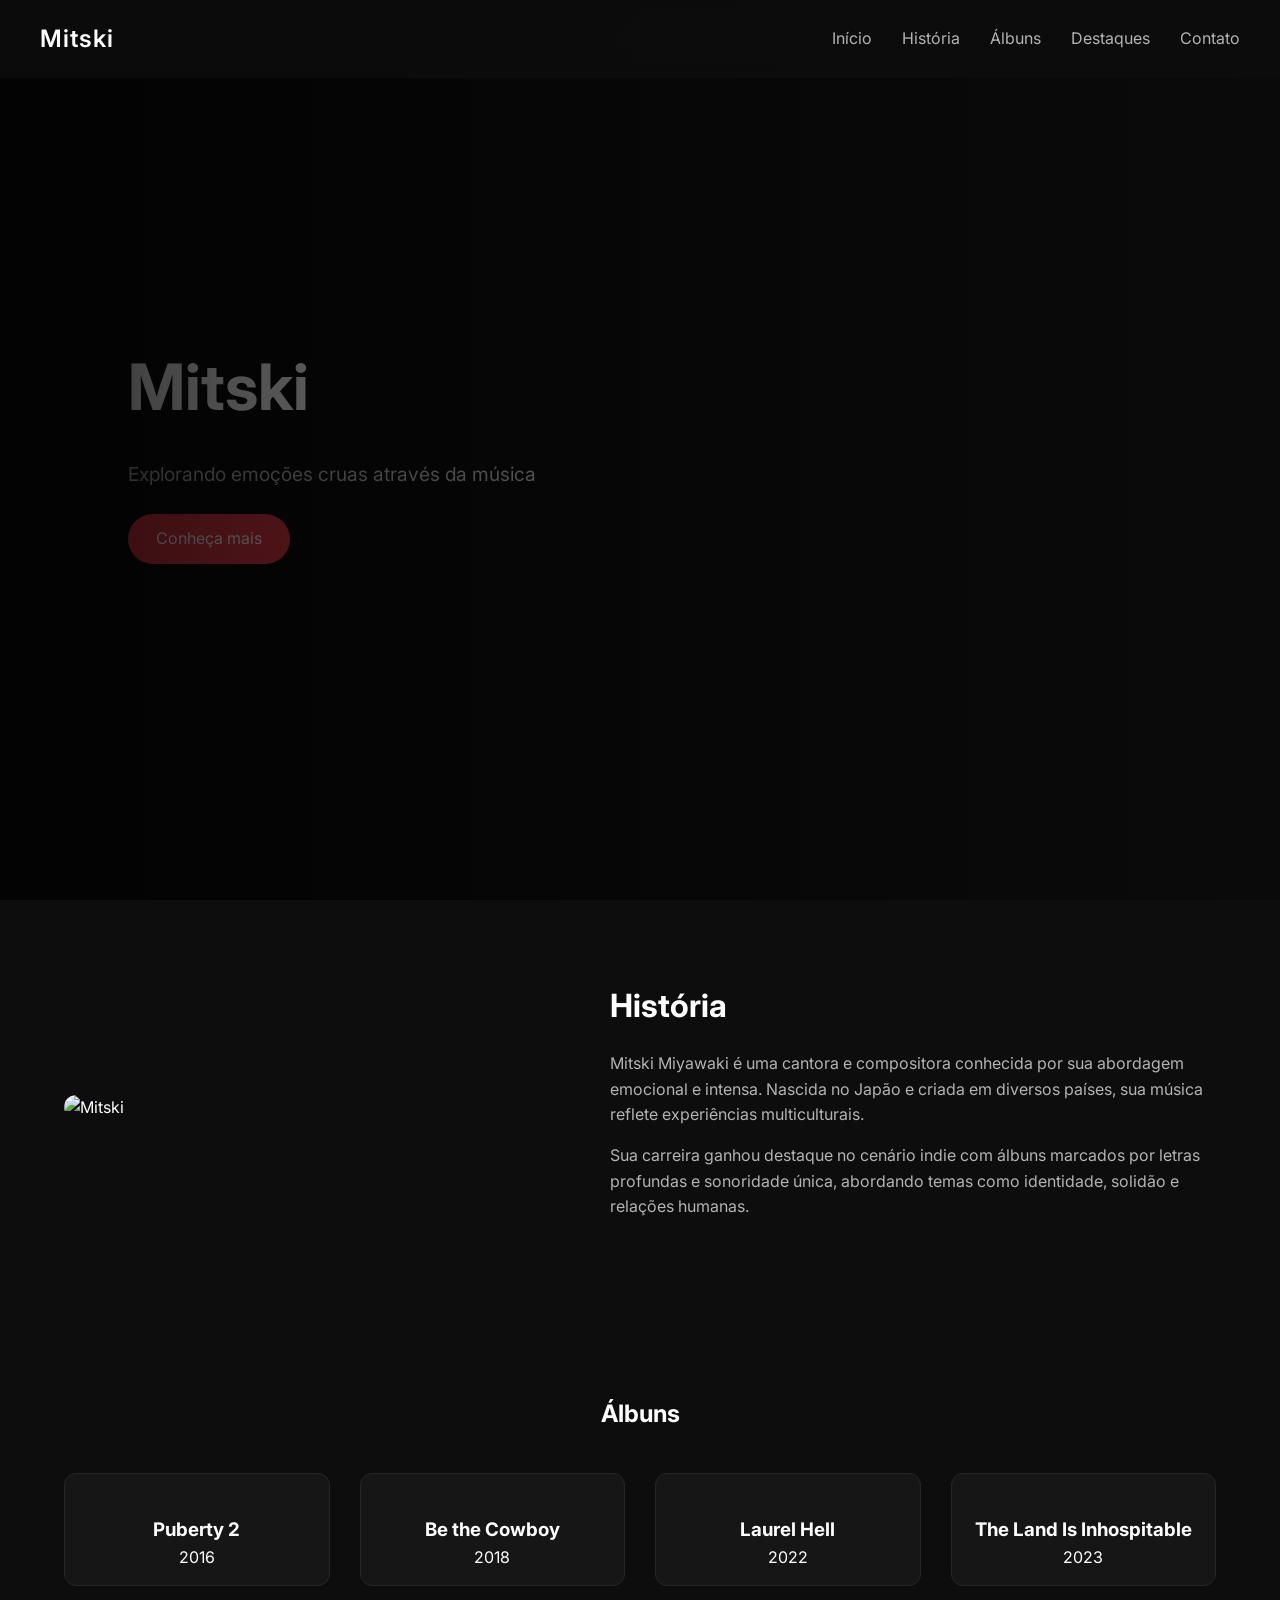
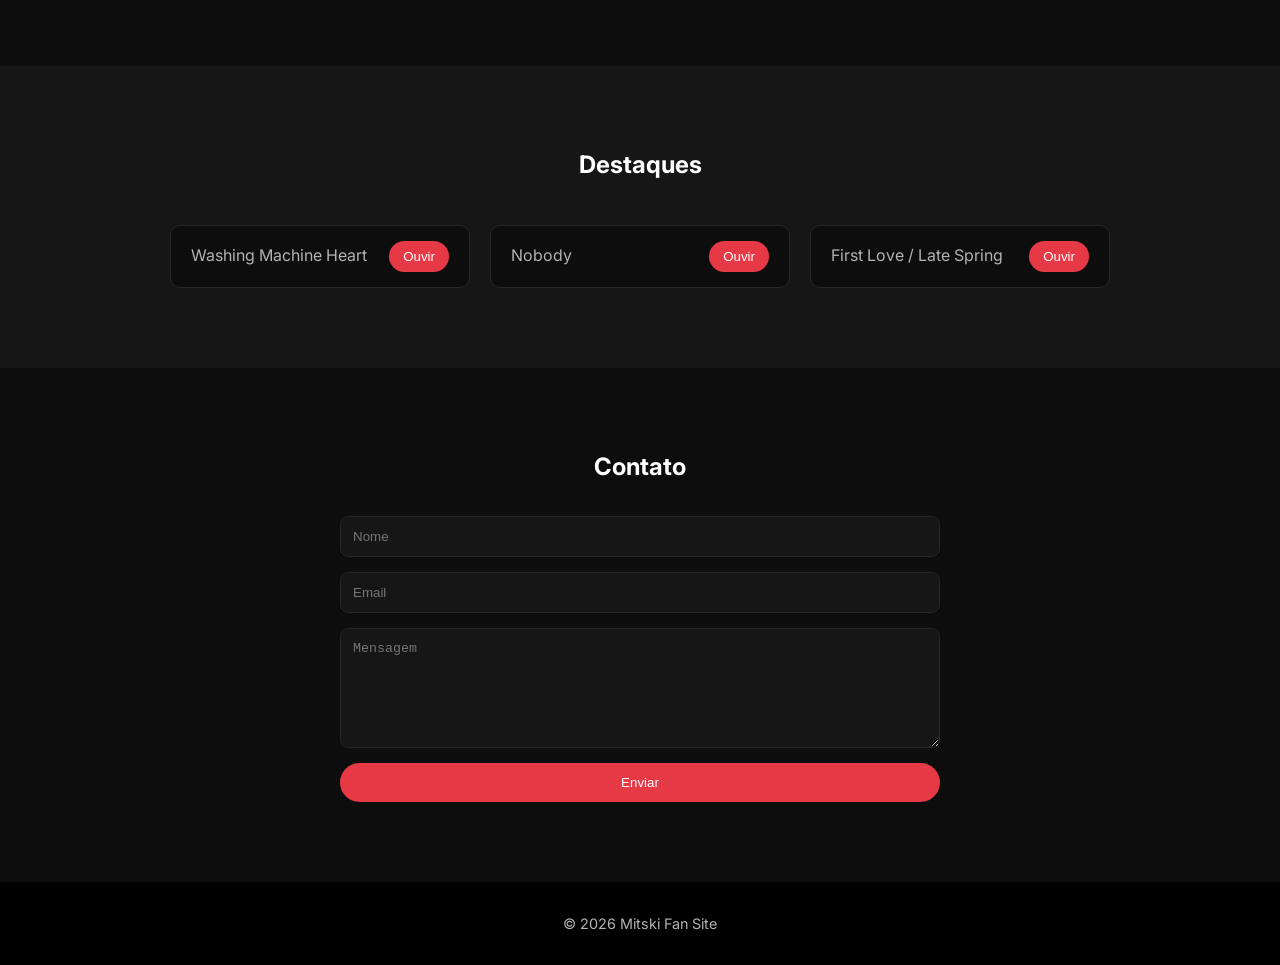
==== site_IA/index.html @ 89dcf61c "yhjg" ====
<!DOCTYPE html>
<html lang="pt-BR">
<head>
  <meta charset="UTF-8">
  <meta name="viewport" content="width=device-width, initial-scale=1.0">

  <title>Mitski - Site</title>

  <!-- Fonte melhor -->
  <link href="https://fonts.googleapis.com/css2?family=Inter:wght@300;400;600;700&display=swap" rel="stylesheet">

  <link rel="stylesheet" href="style.css">
</head>
<body>

  <!-- NAVBAR -->
  <header>
    <nav class="navbar">
      <div class="logo">Mitski</div>

      <ul class="nav-links" id="navLinks">
        <li><a href="#home">Início</a></li>
        <li><a href="#historia">História</a></li>
        <li><a href="#albuns">Álbuns</a></li>
        <li><a href="#destaques">Destaques</a></li>
        <li><a href="#contato">Contato</a></li>
      </ul>

      <div class="menu-toggle" id="menuToggle">&#9776;</div>
    </nav>
  </header>

  <!-- HERO -->
  <section class="hero" id="home">
    <div class="hero-content">
      <h1>Mitski</h1>
      <p>Explorando emoções cruas através da música</p>
      <a href="#historia" class="btn">Conheça mais</a>
    </div>
  </section>

  <!-- HISTÓRIA -->
  <section class="historia" id="historia">
    <div class="container historia-container">
      <img src="https://upload.wikimedia.org/wikipedia/commons/5/5f/Mitski_2019.jpg" alt="Mitski">

      <div class="texto">
        <h2>História</h2>
        <p>
          Mitski Miyawaki é uma cantora e compositora conhecida por sua abordagem emocional e intensa.
          Nascida no Japão e criada em diversos países, sua música reflete experiências multiculturais.
        </p>
        <p>
          Sua carreira ganhou destaque no cenário indie com álbuns marcados por letras profundas e
          sonoridade única, abordando temas como identidade, solidão e relações humanas.
        </p>
      </div>
    </div>
  </section>

  <!-- ÁLBUNS -->
  <section class="albuns" id="albuns">
    <div class="container">
      <h2>Álbuns</h2>

      <div class="grid">
        <div class="card">
          <img src="https://upload.wikimedia.org/wikipedia/en/5/5e/Mitski_-_Puberty_2.png" alt="">
          <h3>Puberty 2</h3>
          <p>2016</p>
        </div>

        <div class="card">
          <img src="https://upload.wikimedia.org/wikipedia/en/2/26/Mitski_Be_the_Cowboy.png" alt="">
          <h3>Be the Cowboy</h3>
          <p>2018</p>
        </div>

        <div class="card">
          <img src="https://upload.wikimedia.org/wikipedia/en/7/70/Mitski_-_Laurel_Hell.png" alt="">
          <h3>Laurel Hell</h3>
          <p>2022</p>
        </div>

        <div class="card">
          <img src="https://upload.wikimedia.org/wikipedia/en/3/3d/Mitski_-_The_Land_Is_Inhospitable.png" alt="">
          <h3>The Land Is Inhospitable</h3>
          <p>2023</p>
        </div>
      </div>
    </div>
  </section>

  <!-- DESTAQUES -->
  <section class="destaques" id="destaques">
    <div class="container">
      <h2>Destaques</h2>

      <div class="musicas">
        <div class="musica">
          <p>Washing Machine Heart</p>
          <button onclick="abrirMusica('https://www.youtube.com/watch?v=3vjkh-acmTE')">Ouvir</button>
        </div>

        <div class="musica">
          <p>Nobody</p>
          <button onclick="abrirMusica('https://www.youtube.com/watch?v=qooWnw5rEcI')">Ouvir</button>
        </div>

        <div class="musica">
          <p>First Love / Late Spring</p>
          <button onclick="abrirMusica('https://www.youtube.com/watch?v=WCphVz0ZGns')">Ouvir</button>
        </div>
      </div>
    </div>
  </section>

  <!-- CONTATO -->
  <section class="contato" id="contato">
    <div class="container">
      <h2>Contato</h2>

      <form>
        <input type="text" placeholder="Nome" required>
        <input type="email" placeholder="Email" required>
        <textarea placeholder="Mensagem" required></textarea>
        <button type="submit">Enviar</button>
      </form>
    </div>
  </section>

  <!-- FOOTER -->
  <footer>
    <p>© 2026 Mitski Fan Site</p>
  </footer>

  <script src="script.js"></script>
</body>
</html>
---- site_IA/style.css ----
/* RESET */
* {
  margin: 0;
  padding: 0;
  box-sizing: border-box;
}

:root {
  --bg: #0d0d0d;
  --bg-soft: #161616;
  --primary: #ffffff;
  --secondary: #b3b3b3;
  --accent: #e63946;
  --border: #262626;
}

body {
  font-family: "Inter", Arial, sans-serif;
  background: var(--bg);
  color: var(--primary);
  line-height: 1.6;
}

/* CONTAINER */
.container {
  width: 90%;
  max-width: 1200px;
  margin: auto;
  padding: 80px 0;
}

/* NAVBAR */
.navbar {
  position: fixed;
  width: 100%;
  top: 0;
  left: 0;
  padding: 20px 40px;
  display: flex;
  justify-content: space-between;
  align-items: center;
  background: rgba(13,13,13,0.85);
  backdrop-filter: blur(10px);
  z-index: 1000;
}

.logo {
  font-size: 1.5rem;
  font-weight: 600;
  letter-spacing: 1px;
}

.nav-links {
  display: flex;
  list-style: none;
}

.nav-links li {
  margin-left: 30px;
}

.nav-links a {
  text-decoration: none;
  color: var(--secondary);
  transition: 0.3s;
}

.nav-links a:hover {
  color: var(--primary);
}

/* MENU MOBILE */
.menu-toggle {
  display: none;
  font-size: 26px;
  cursor: pointer;
}

/* HERO */
.hero {
  height: 100vh;
  background: url('https://images.unsplash.com/photo-1514525253161-7a46d19cd819') center/cover no-repeat;
  display: flex;
  align-items: center;
  padding: 0 10%;
  position: relative;
}

.hero::after {
  content: "";
  position: absolute;
  inset: 0;
  background: linear-gradient(to right, rgba(0,0,0,0.8), rgba(0,0,0,0.2));
}

.hero-content {
  position: relative;
  max-width: 600px;
}

.hero h1 {
  font-size: 4rem;
  font-weight: 700;
  margin-bottom: 20px;
}

.hero p {
  color: var(--secondary);
  font-size: 1.2rem;
}

.btn {
  display: inline-block;
  margin-top: 25px;
  padding: 12px 28px;
  background: var(--accent);
  color: white;
  text-decoration: none;
  border-radius: 30px;
  transition: 0.3s;
}

.btn:hover {
  transform: translateY(-2px);
  background: #ff4d5a;
}

/* HISTÓRIA */
.historia-container {
  display: flex;
  gap: 50px;
  align-items: center;
}

.historia img {
  width: 45%;
  border-radius: 12px;
}

.historia .texto {
  width: 55%;
}

.historia h2 {
  font-size: 2rem;
  margin-bottom: 20px;
}

.historia p {
  color: var(--secondary);
  margin-bottom: 15px;
}

/* ÁLBUNS */
.albuns h2 {
  text-align: center;
  margin-bottom: 40px;
}

.grid {
  display: grid;
  grid-template-columns: repeat(auto-fit, minmax(220px, 1fr));
  gap: 30px;
}

.card {
  background: var(--bg-soft);
  padding: 15px;
  border-radius: 12px;
  text-align: center;
  transition: 0.3s;
  border: 1px solid var(--border);
}

.card img {
  width: 100%;
  border-radius: 8px;
  margin-bottom: 15px;
}

.card:hover {
  transform: translateY(-8px);
  border-color: var(--accent);
}

/* DESTAQUES */
.destaques {
  background: var(--bg-soft);
}

.destaques h2 {
  text-align: center;
  margin-bottom: 40px;
}

.musicas {
  display: flex;
  gap: 20px;
  flex-wrap: wrap;
  justify-content: center;
}

.musica {
  background: var(--bg);
  padding: 15px 20px;
  border-radius: 10px;
  display: flex;
  justify-content: space-between;
  align-items: center;
  width: 300px;
  border: 1px solid var(--border);
}

.musica p {
  color: var(--secondary);
}

.musica button {
  background: var(--accent);
  border: none;
  padding: 8px 14px;
  color: white;
  border-radius: 20px;
  cursor: pointer;
  transition: 0.3s;
}

.musica button:hover {
  background: #ff4d5a;
}

/* CONTATO */
.contato h2 {
  text-align: center;
  margin-bottom: 30px;
}

form {
  max-width: 600px;
  margin: auto;
  display: flex;
  flex-direction: column;
  gap: 15px;
}

input, textarea {
  padding: 12px;
  background: var(--bg-soft);
  border: 1px solid var(--border);
  color: white;
  border-radius: 8px;
}

textarea {
  min-height: 120px;
}

button {
  padding: 12px;
  background: var(--accent);
  border: none;
  color: white;
  border-radius: 30px;
  cursor: pointer;
  transition: 0.3s;
}

button:hover {
  background: #ff4d5a;
}

/* FOOTER */
footer {
  text-align: center;
  padding: 30px;
  background: #000;
  color: var(--secondary);
  font-size: 0.9rem;
}

/* RESPONSIVO */
@media(max-width: 768px) {

  .nav-links {
    display: none;
    flex-direction: column;
    position: absolute;
    top: 70px;
    right: 0;
    background: #111;
    width: 220px;
    padding: 20px;
  }

  .nav-links.active {
    display: flex;
  }

  .menu-toggle {
    display: block;
  }

  .hero h1 {
    font-size: 2.5rem;
  }

  .historia-container {
    flex-direction: column;
  }

  .historia img,
  .historia .texto {
    width: 100%;
  }
}
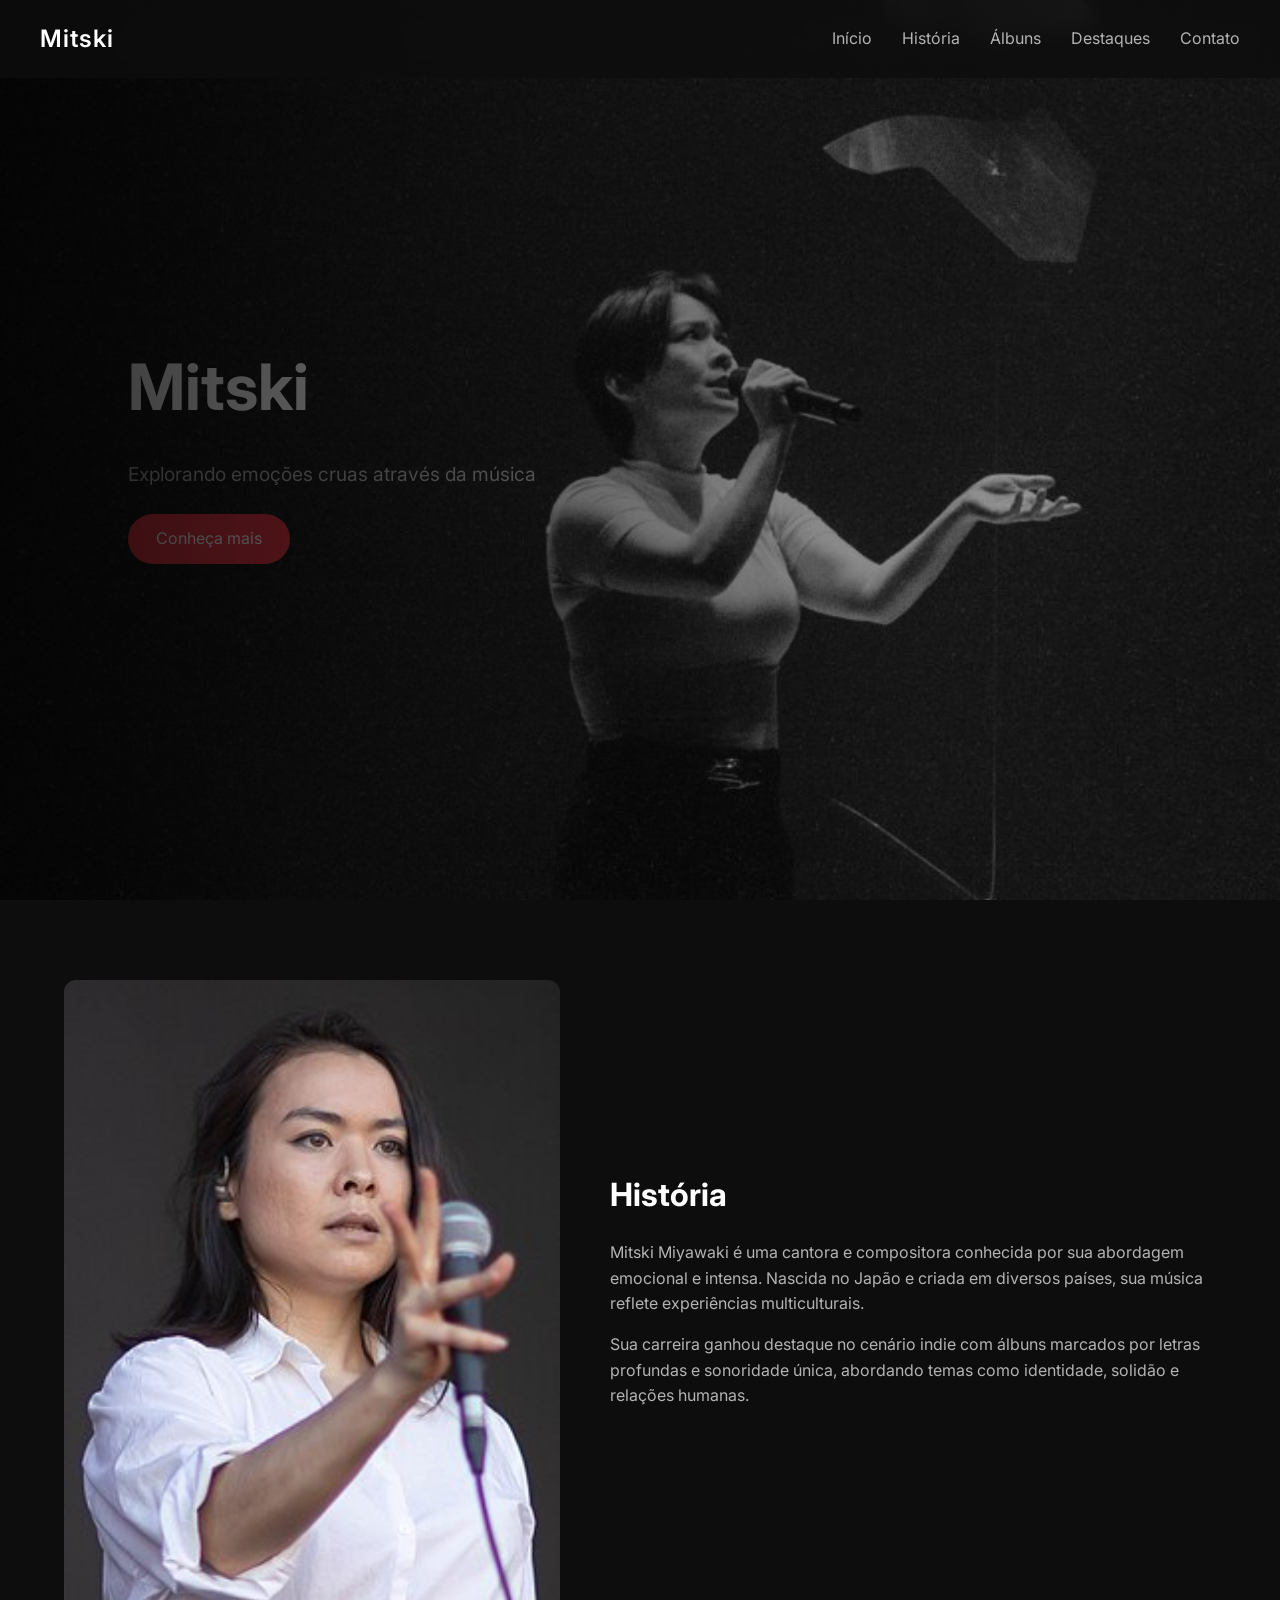
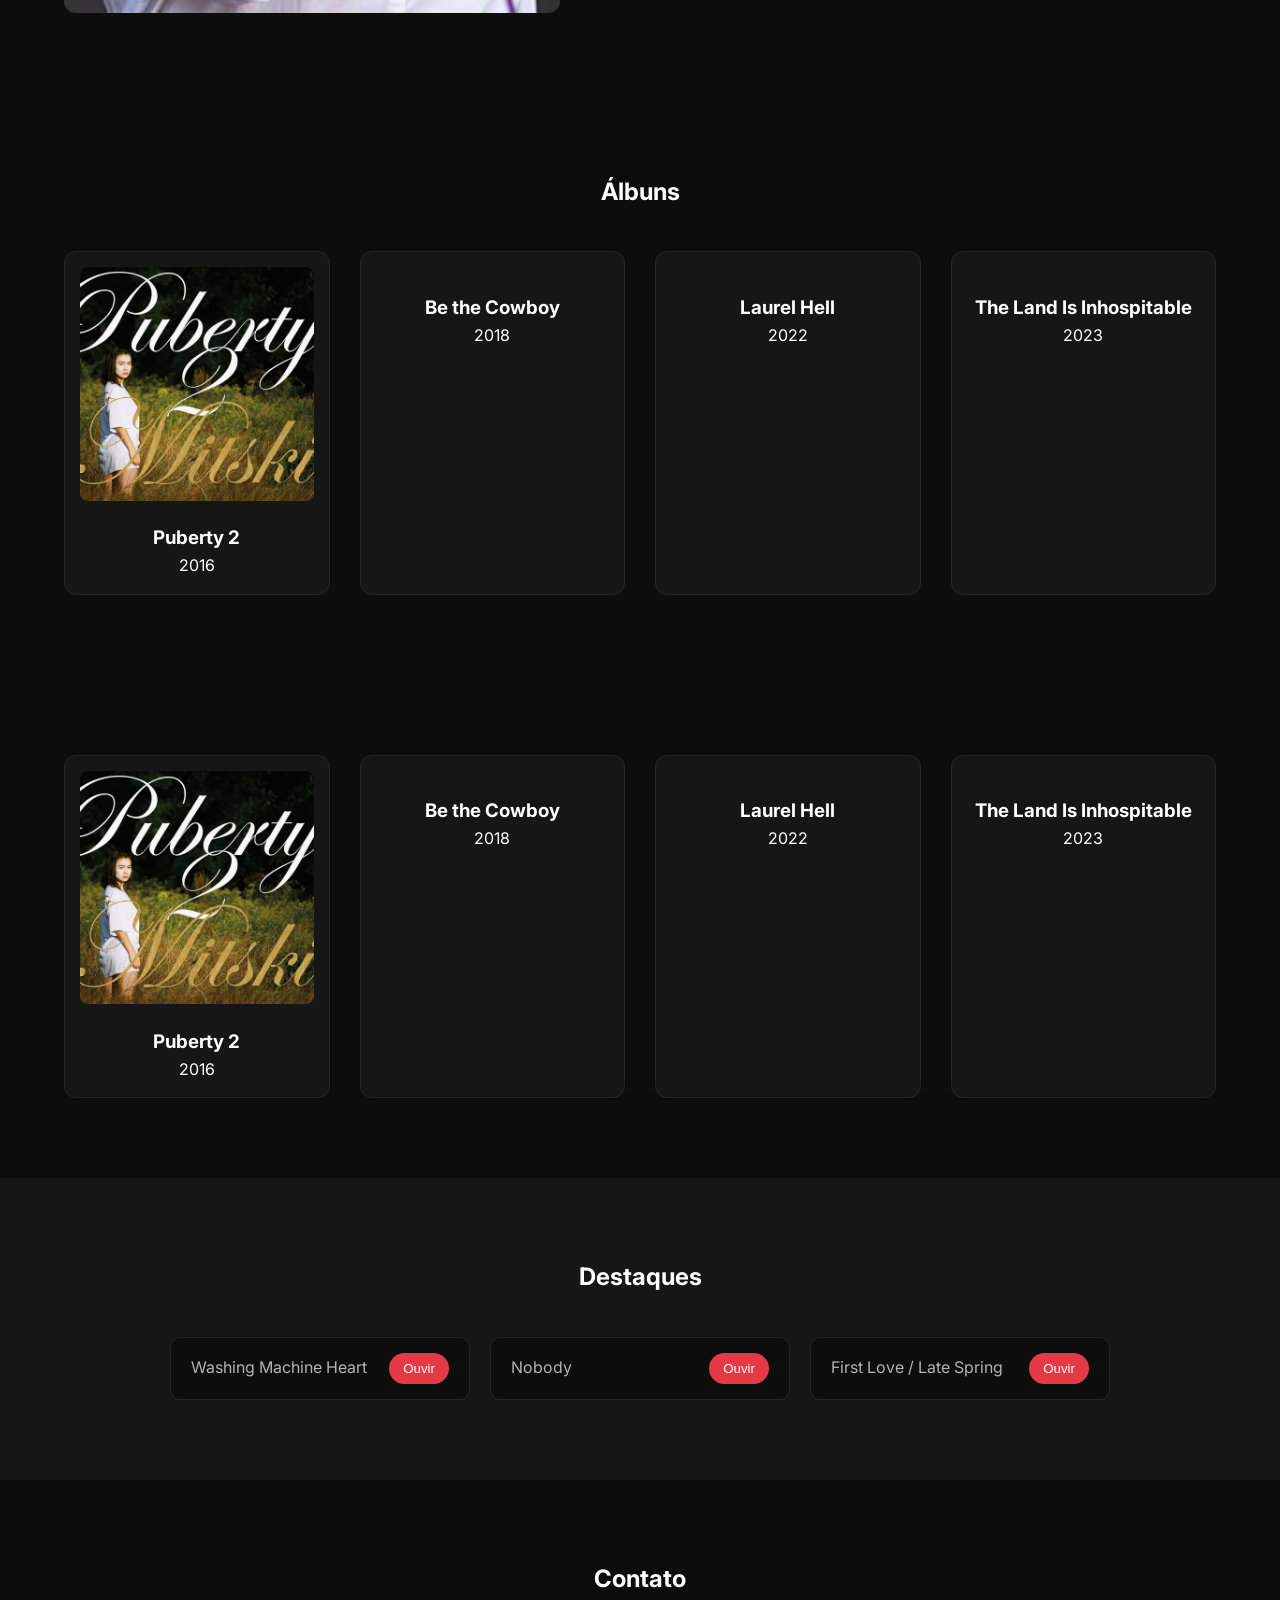
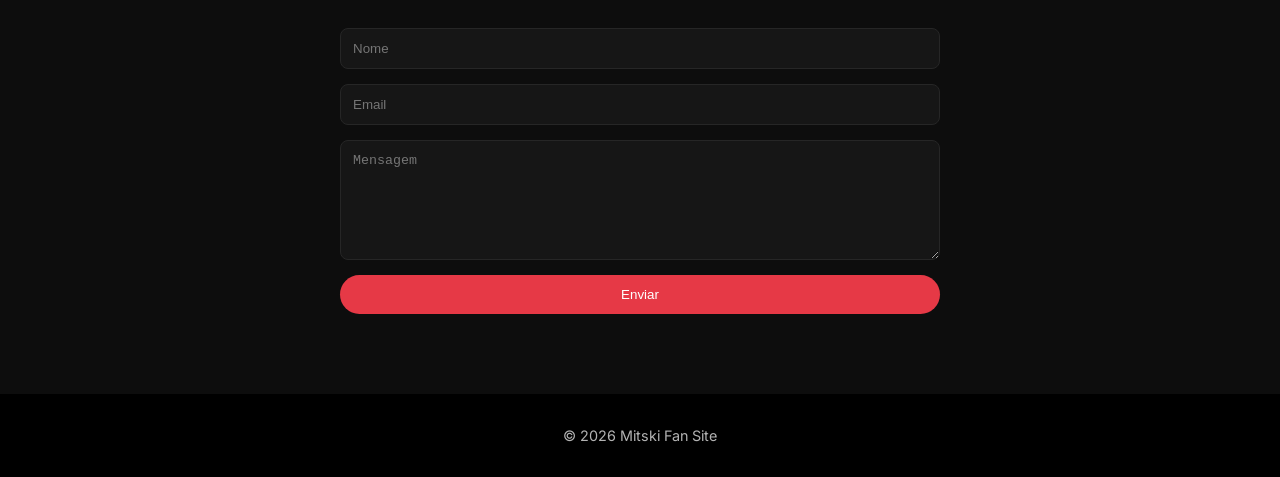
==== commit 5497eaa1: "oi" ====
--- a/site_IA/index.html
+++ b/site_IA/index.html
@@ -42,7 +42,7 @@
   <!-- HISTÓRIA -->
   <section class="historia" id="historia">
     <div class="container historia-container">
-      <img src="https://upload.wikimedia.org/wikipedia/commons/5/5f/Mitski_2019.jpg" alt="Mitski">
+      <img src="img/Mitski_2019.jpg" alt="Mitski">
 
       <div class="texto">
         <h2>História</h2>
@@ -65,7 +65,34 @@
 
       <div class="grid">
         <div class="card">
-          <img src="https://upload.wikimedia.org/wikipedia/en/5/5e/Mitski_-_Puberty_2.png" alt="">
+          <img src="img/puberty_2.jpg" alt="">
+          <h3>Puberty 2</h3>
+          <p>2016</p>
+        </div>
+
+        <div class="card">
+          <img src="https://upload.wikimedia.org/wikipedia/en/2/26/Mitski_Be_the_Cowboy.png" alt="">
+          <h3>Be the Cowboy</h3>
+          <p>2018</p>
+        </div>
+
+        <div class="card">
+          <img src="https://upload.wikimedia.org/wikipedia/en/7/70/Mitski_-_Laurel_Hell.png" alt="">
+          <h3>Laurel Hell</h3>
+          <p>2022</p>
+        </div>
+
+        <div class="card">
+          <img src="https://upload.wikimedia.org/wikipedia/en/3/3d/Mitski_-_The_Land_Is_Inhospitable.png" alt="">
+          <h3>The Land Is Inhospitable</h3>
+          <p>2023</p>
+        </div>
+      </div>
+    </div>
+    <div class="container">
+      <div class="grid">
+        <div class="card">
+          <img src="img/puberty_2.jpg" alt="">
           <h3>Puberty 2</h3>
           <p>2016</p>
         </div>
--- a/site_IA/style.css
+++ b/site_IA/style.css
@@ -79,7 +79,7 @@
 /* HERO */
 .hero {
   height: 100vh;
-  background: url('https://images.unsplash.com/photo-1514525253161-7a46d19cd819') center/cover no-repeat;
+  background: url('img/Mitski-The-Land-1.jpg') center/cover no-repeat;
   display: flex;
   align-items: center;
   padding: 0 10%;
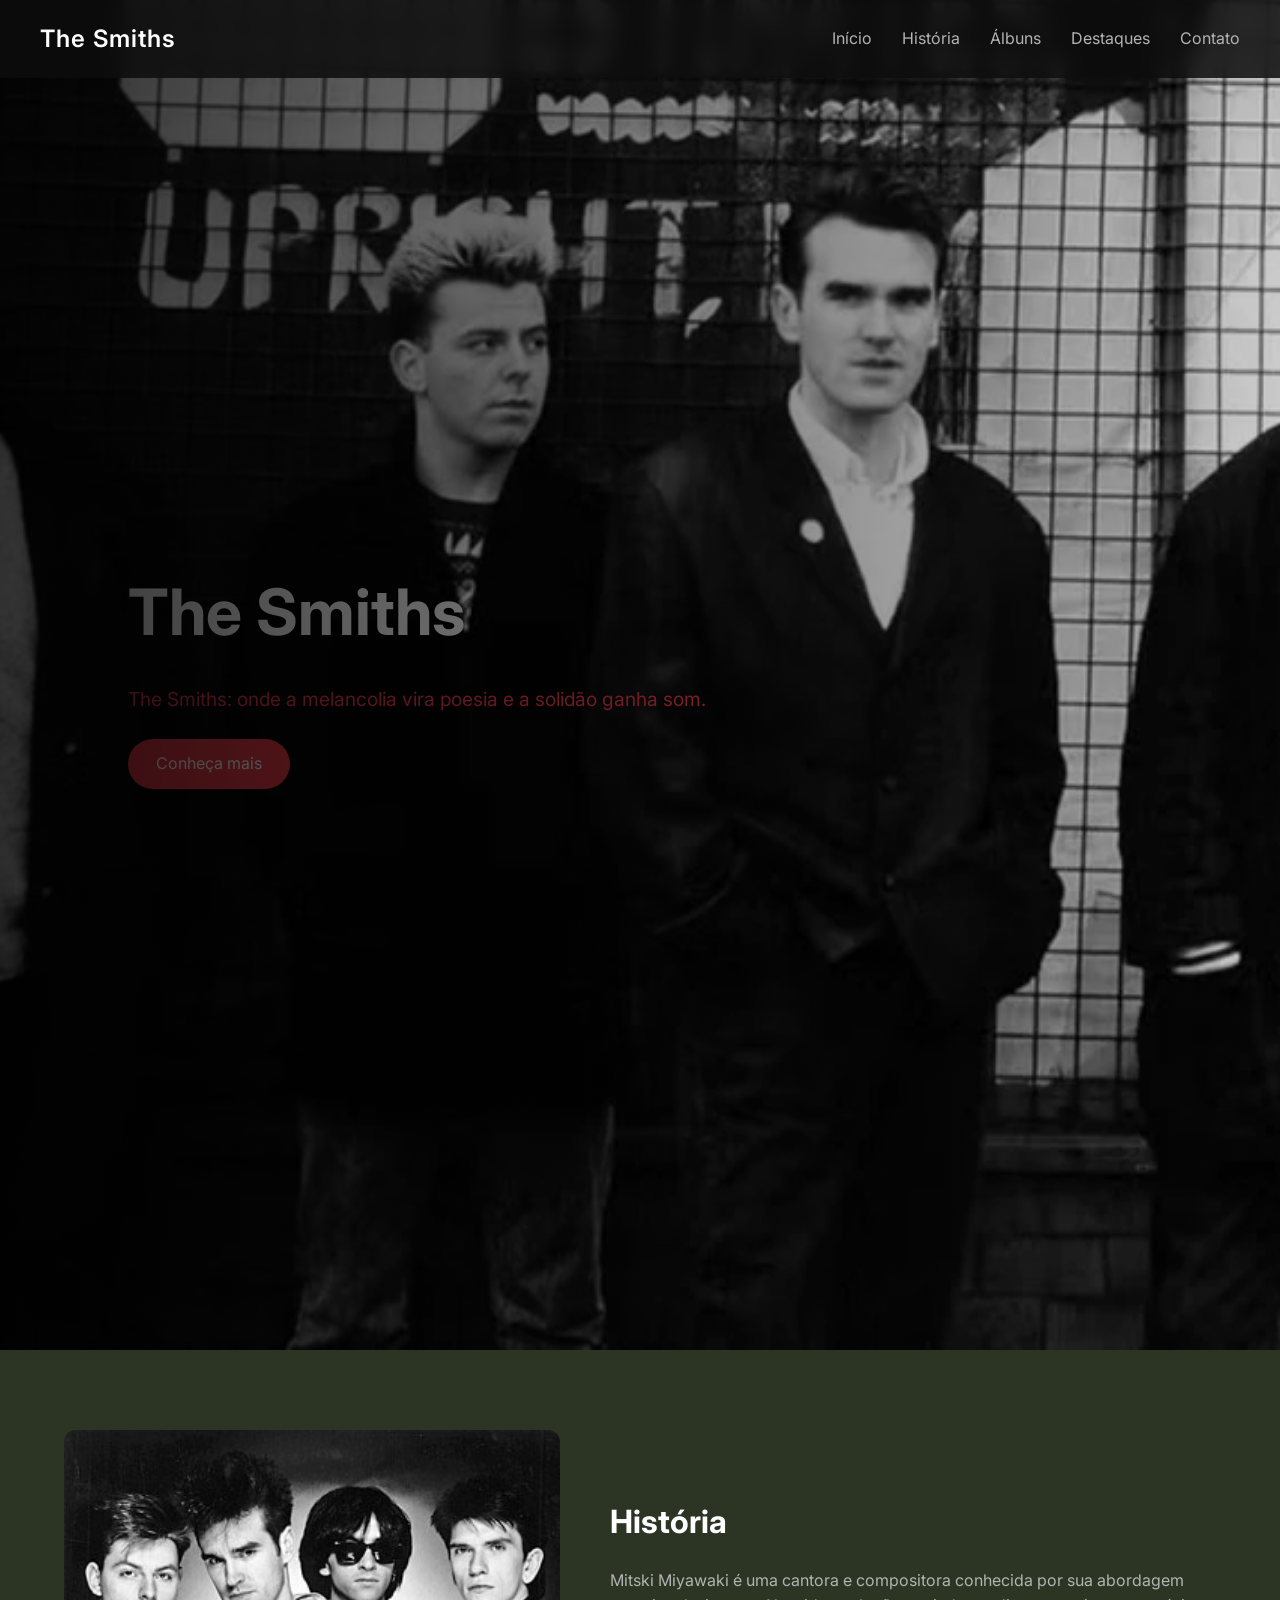
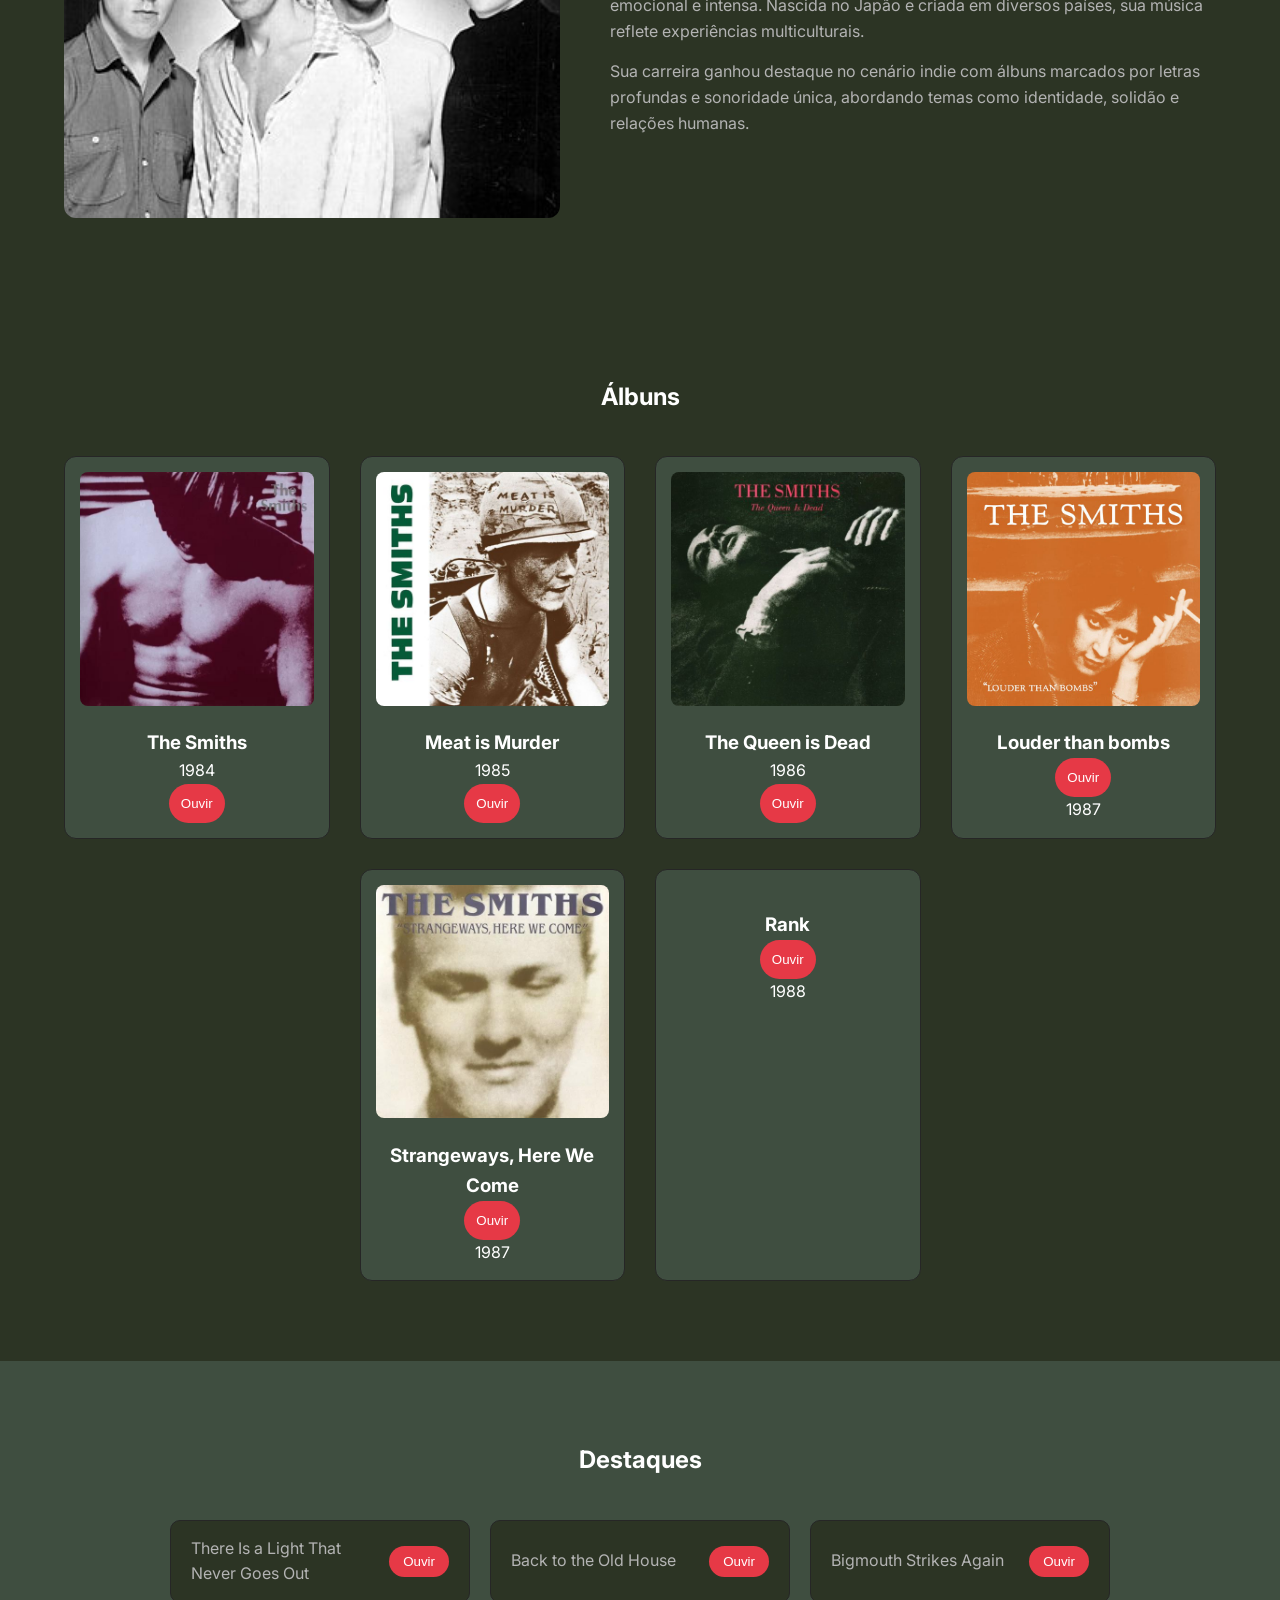
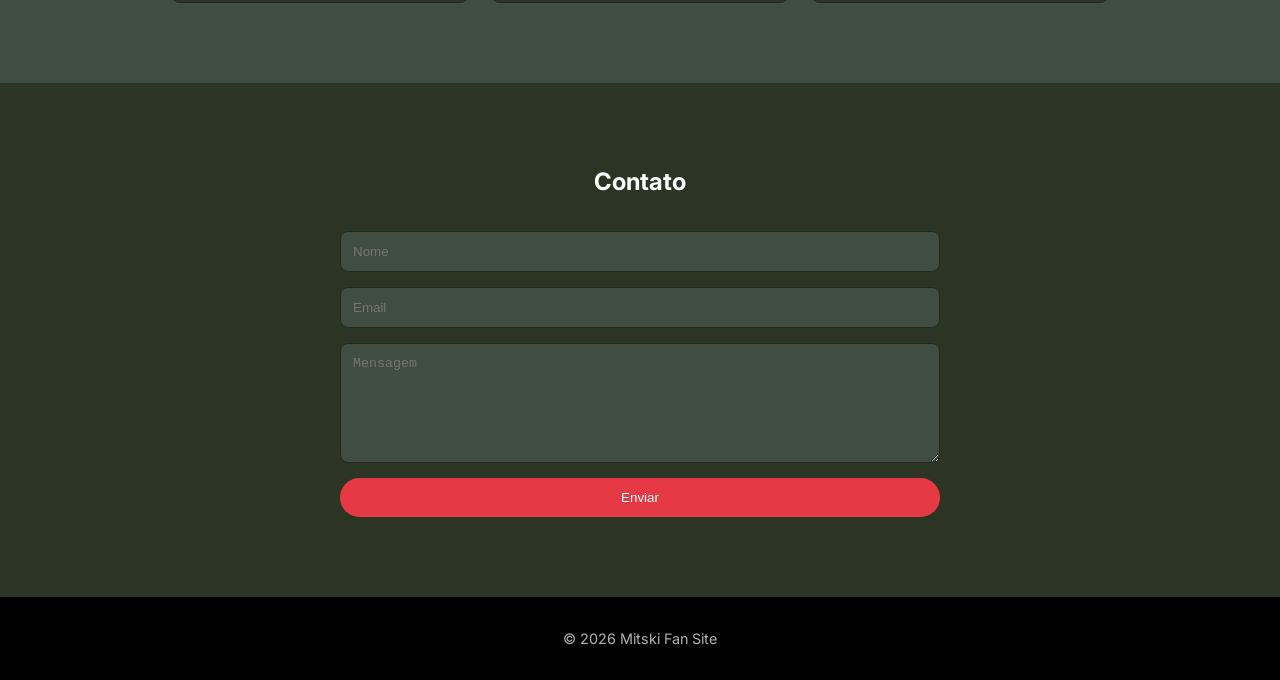
==== commit a855fabc: "uijghunlkj" ====
--- a/site_IA/index.html
+++ b/site_IA/index.html
@@ -4,7 +4,7 @@
   <meta charset="UTF-8">
   <meta name="viewport" content="width=device-width, initial-scale=1.0">
 
-  <title>Mitski - Site</title>
+  <title>The Smiths - Site</title>
 
   <!-- Fonte melhor -->
   <link href="https://fonts.googleapis.com/css2?family=Inter:wght@300;400;600;700&display=swap" rel="stylesheet">
@@ -16,7 +16,7 @@
   <!-- NAVBAR -->
   <header>
     <nav class="navbar">
-      <div class="logo">Mitski</div>
+      <div class="logo">The Smiths</div>
 
       <ul class="nav-links" id="navLinks">
         <li><a href="#home">Início</a></li>
@@ -24,7 +24,7 @@
         <li><a href="#albuns">Álbuns</a></li>
         <li><a href="#destaques">Destaques</a></li>
         <li><a href="#contato">Contato</a></li>
-      </ul>
+      </ul> 
 
       <div class="menu-toggle" id="menuToggle">&#9776;</div>
     </nav>
@@ -33,8 +33,8 @@
   <!-- HERO -->
   <section class="hero" id="home">
     <div class="hero-content">
-      <h1>Mitski</h1>
-      <p>Explorando emoções cruas através da música</p>
+      <h1>The Smiths</h1>
+      <p>The Smiths: onde a melancolia vira poesia e a solidão ganha som.</p>
       <a href="#historia" class="btn">Conheça mais</a>
     </div>
   </section>
@@ -42,7 +42,7 @@
   <!-- HISTÓRIA -->
   <section class="historia" id="historia">
     <div class="container historia-container">
-      <img src="img/Mitski_2019.jpg" alt="Mitski">
+      <img src="img/The_Smiths_(1984_Sire_publicity_photo)_002.jpg" alt="TheSmiths">
 
       <div class="texto">
         <h2>História</h2>
@@ -65,55 +65,45 @@
 
       <div class="grid">
         <div class="card">
-          <img src="img/puberty_2.jpg" alt="">
-          <h3>Puberty 2</h3>
-          <p>2016</p>
+          <img src="img/The_Smiths_album.jpg" alt="">
+          <h3>The Smiths</h3>
+          <p>1984</p>
+          <button onclick="abrirMusica('https://open.spotify.com/album/6cI1XoZsOhkyrCwtuI70CN?si=I85KgAVMTMGhBjzqljK6Tg')">Ouvir</button>
         </div>
 
         <div class="card">
-          <img src="https://upload.wikimedia.org/wikipedia/en/2/26/Mitski_Be_the_Cowboy.png" alt="">
-          <h3>Be the Cowboy</h3>
-          <p>2018</p>
+          <img src="img/Meat_is_Murder.jpg" alt="">
+          <h3>Meat is Murder</h3>
+          <p>1985</p>
+          <button onclick="abrirMusica('https://open.spotify.com/intl-pt/album/5DM1qCdgGt2zbknnsVn1Ca?si=_QWOw_pTQ7O1E7aDJyawHQ')">Ouvir</button>
         </div>
 
         <div class="card">
-          <img src="https://upload.wikimedia.org/wikipedia/en/7/70/Mitski_-_Laurel_Hell.png" alt="">
-          <h3>Laurel Hell</h3>
-          <p>2022</p>
+          <img src="img/The_Queen_is_Dead.jpg" alt="">
+          <h3>The Queen is Dead</h3>
+          <p>1986</p>
+          <button onclick="abrirMusica('https://open.spotify.com/intl-pt/album/5Y0p2XCgRRIjna91aQE8q7?si=YWuIXdH_Tna2XVB6kT7Wkg')">Ouvir</button>
         </div>
-
         <div class="card">
-          <img src="https://upload.wikimedia.org/wikipedia/en/3/3d/Mitski_-_The_Land_Is_Inhospitable.png" alt="">
-          <h3>The Land Is Inhospitable</h3>
-          <p>2023</p>
+          <img src="img/louder_than_bombs.jpg" alt="">
+          <h3>Louder than bombs</h3>
+          <button onclick="abrirMusica('https://open.spotify.com/intl-pt/album/45StnugV9WQMQwk4rRoTy8?si=JngYjUHYS9aveffAdr-q0w')">Ouvir</button>
+          <p>1987</p>
         </div>
-      </div>
-    </div>
-    <div class="container">
-      <div class="grid">
+        <div></div>
         <div class="card">
-          <img src="img/puberty_2.jpg" alt="">
-          <h3>Puberty 2</h3>
-          <p>2016</p>
+          <img src="img/Strangeways_here_we_come.jpg" alt="">
+          <h3>Strangeways, Here We Come</h3>
+          <button onclick="abrirMusica('https://open.spotify.com/intl-pt/album/7jfexk2w5aDI25njkN0UGg?si=Mwfzk6O8TU2K_o1bPU2L8w')">Ouvir</button>
+          <p>1987</p>
         </div>
-
         <div class="card">
-          <img src="https://upload.wikimedia.org/wikipedia/en/2/26/Mitski_Be_the_Cowboy.png" alt="">
-          <h3>Be the Cowboy</h3>
-          <p>2018</p>
+          <img src="img/Rank.jpg" alt="">
+          <h3>Rank</h3>
+          <button onclick="abrirMusica('https://open.spotify.com/intl-pt/album/06Ey2y54V4aGjP5EsovA2O?si=LuJOUG4tTmOo6BMciPFDJg')">Ouvir</button>
+          <p>1988</p>
         </div>
-
-        <div class="card">
-          <img src="https://upload.wikimedia.org/wikipedia/en/7/70/Mitski_-_Laurel_Hell.png" alt="">
-          <h3>Laurel Hell</h3>
-          <p>2022</p>
-        </div>
-
-        <div class="card">
-          <img src="https://upload.wikimedia.org/wikipedia/en/3/3d/Mitski_-_The_Land_Is_Inhospitable.png" alt="">
-          <h3>The Land Is Inhospitable</h3>
-          <p>2023</p>
-        </div>
+        <div></div>
       </div>
     </div>
   </section>
@@ -125,18 +115,18 @@
 
       <div class="musicas">
         <div class="musica">
-          <p>Washing Machine Heart</p>
-          <button onclick="abrirMusica('https://www.youtube.com/watch?v=3vjkh-acmTE')">Ouvir</button>
+          <p>There Is a Light That Never Goes Out</p>
+          <button onclick="abrirMusica('http://youtube.com/watch?v=siO6dkqidc4&list=RDsiO6dkqidc4&start_radio=1')">Ouvir</button>
         </div>
 
         <div class="musica">
-          <p>Nobody</p>
-          <button onclick="abrirMusica('https://www.youtube.com/watch?v=qooWnw5rEcI')">Ouvir</button>
+          <p>Back to the Old House</p>
+          <button onclick="abrirMusica('https://www.youtube.com/watch?v=laXY5e5JaV0&list=RDlaXY5e5JaV0&start_radio=1')">Ouvir</button>
         </div>
 
         <div class="musica">
-          <p>First Love / Late Spring</p>
-          <button onclick="abrirMusica('https://www.youtube.com/watch?v=WCphVz0ZGns')">Ouvir</button>
+          <p>Bigmouth Strikes Again</p>
+          <button onclick="abrirMusica('https://www.youtube.com/watch?v=PtzhvJh9NRY&list=RDPtzhvJh9NRY&start_radio=1')">Ouvir</button>
         </div>
       </div>
     </div>
--- a/site_IA/style.css
+++ b/site_IA/style.css
@@ -6,8 +6,8 @@
 }
 
 :root {
-  --bg: #0d0d0d;
-  --bg-soft: #161616;
+  --bg: #2c3424;
+  --bg-soft: #3f4e40;
   --primary: #ffffff;
   --secondary: #b3b3b3;
   --accent: #e63946;
@@ -78,8 +78,8 @@
 
 /* HERO */
 .hero {
-  height: 100vh;
-  background: url('img/Mitski-The-Land-1.jpg') center/cover no-repeat;
+  height: 150vh;
+  background: url('img/The-Smiths-header.jpg') center/cover no-repeat;
   display: flex;
   align-items: center;
   padding: 0 10%;
@@ -105,7 +105,7 @@
 }
 
 .hero p {
-  color: var(--secondary);
+  color:#e63946;
   font-size: 1.2rem;
 }
 
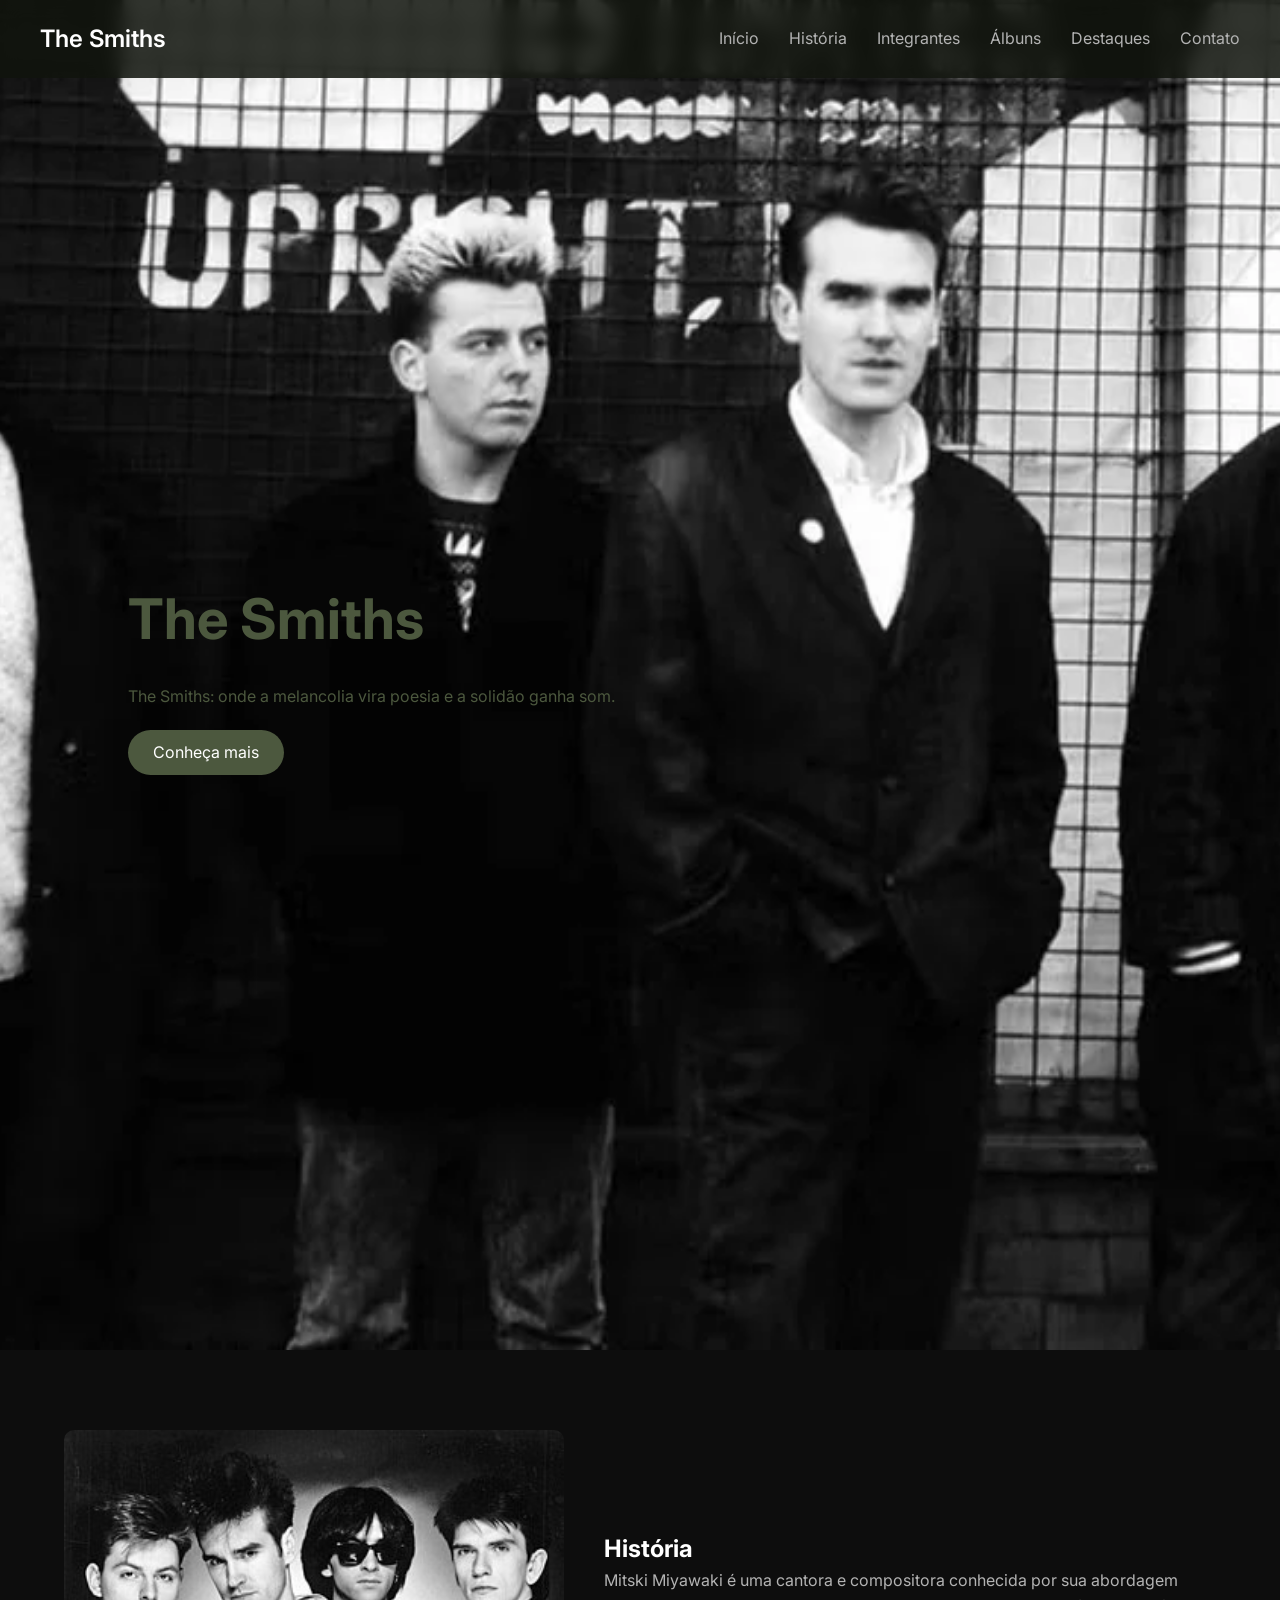
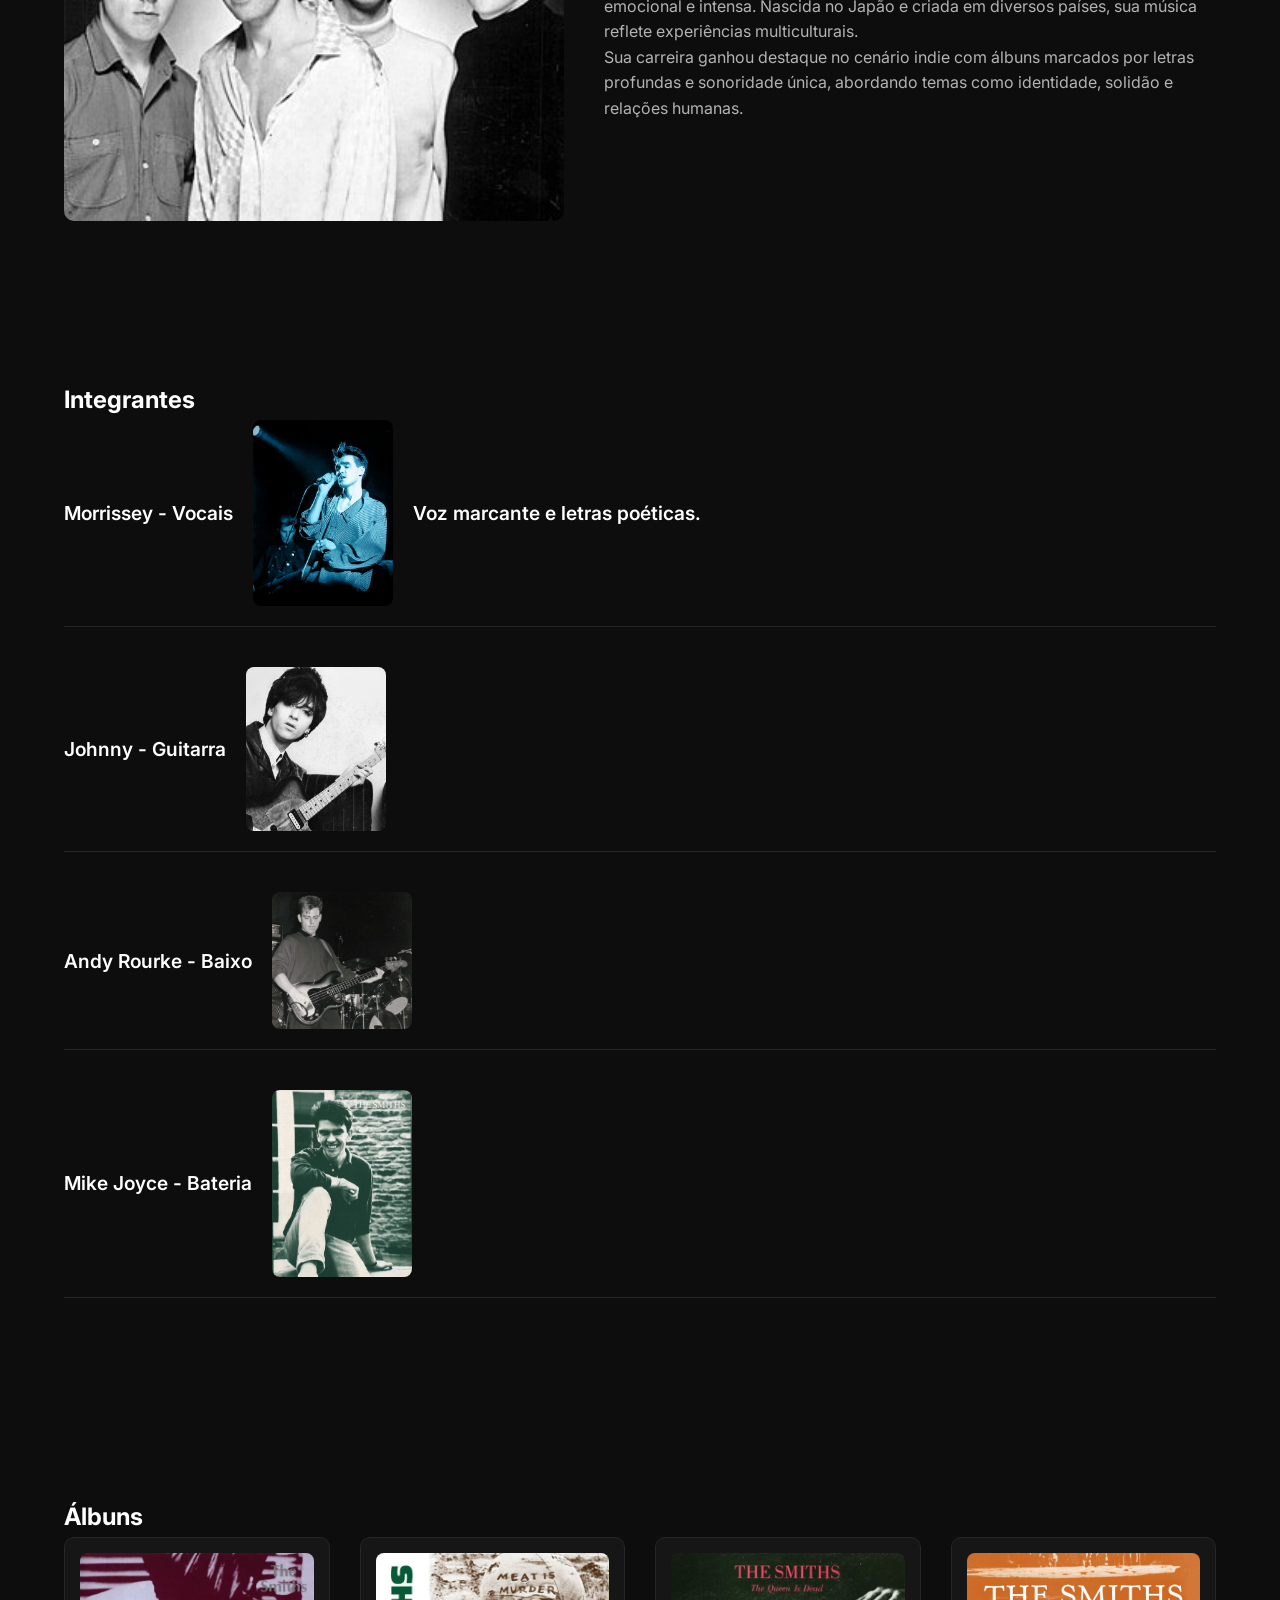
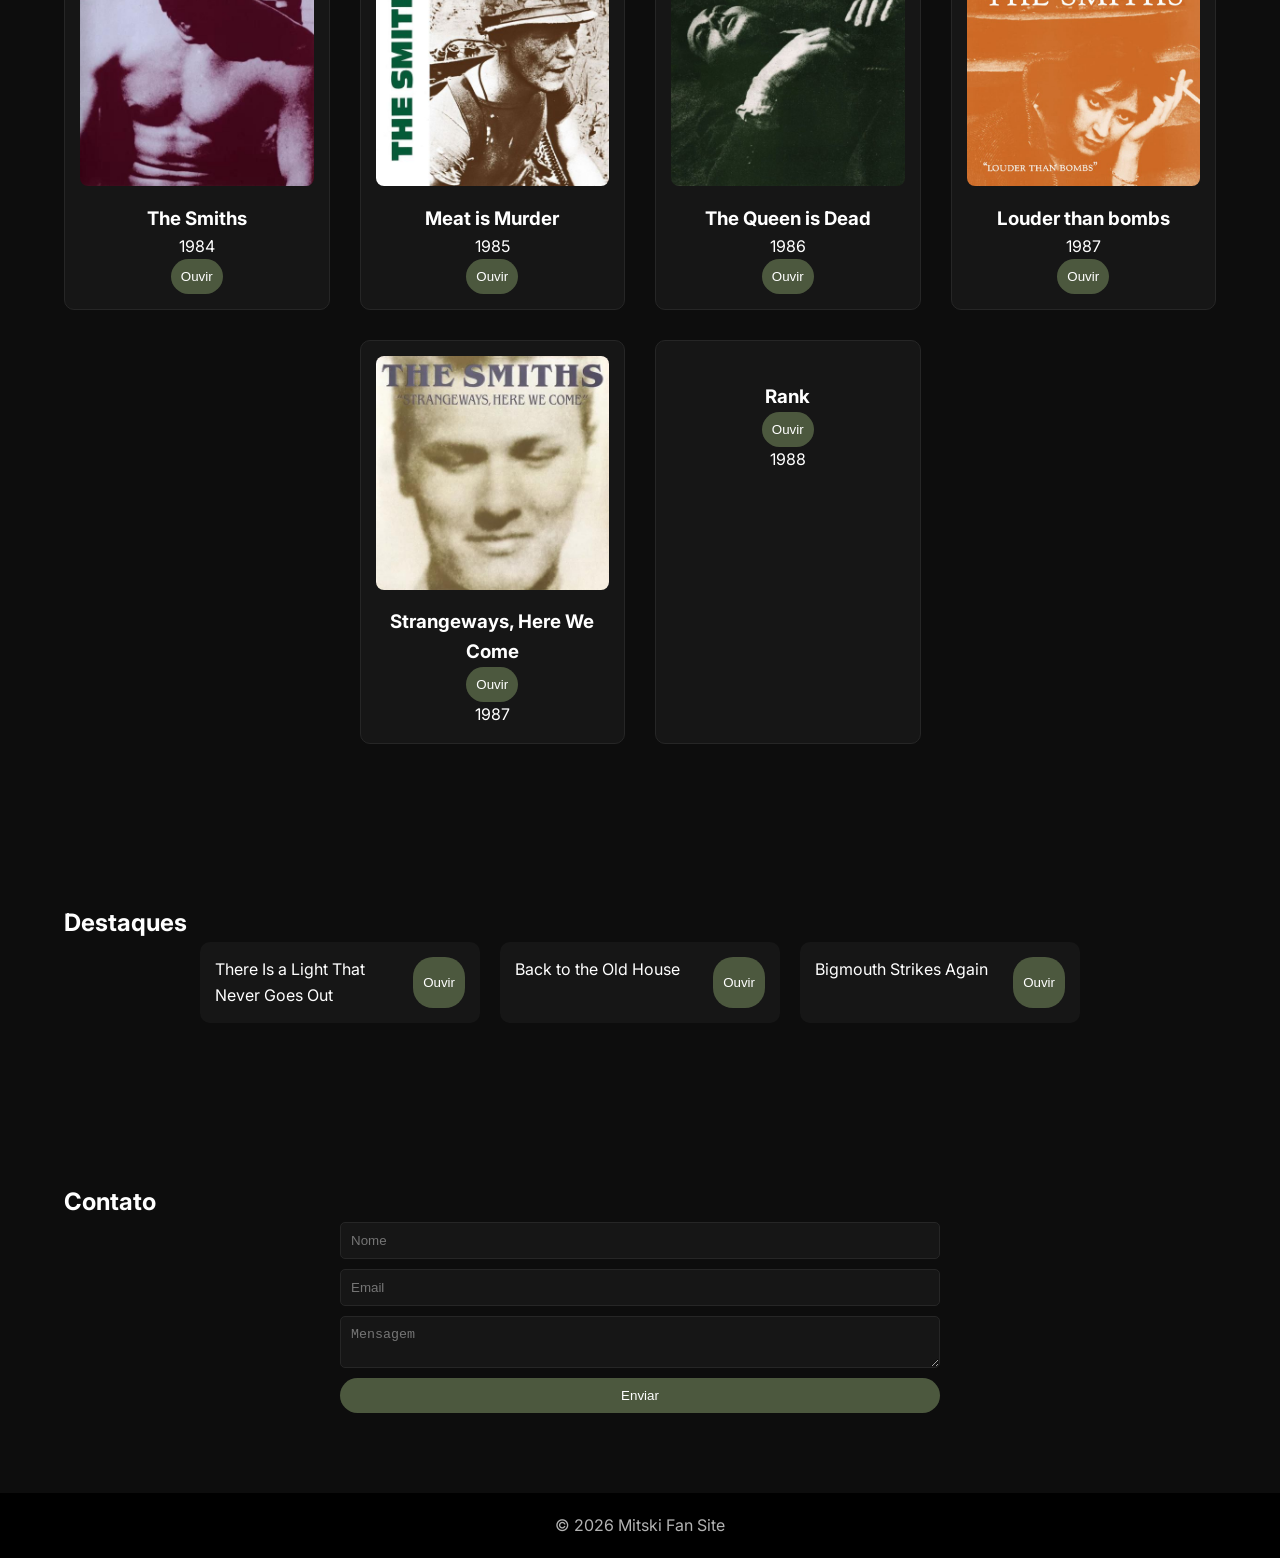
==== commit 8081bee5: "dskglv" ====
--- a/site_IA/index.html
+++ b/site_IA/index.html
@@ -21,6 +21,7 @@
       <ul class="nav-links" id="navLinks">
         <li><a href="#home">Início</a></li>
         <li><a href="#historia">História</a></li>
+        <li><a href="#integrantes">Integrantes</a></li>
         <li><a href="#albuns">Álbuns</a></li>
         <li><a href="#destaques">Destaques</a></li>
         <li><a href="#contato">Contato</a></li>
@@ -57,7 +58,37 @@
       </div>
     </div>
   </section>
+<section class="integrantes" id="integrantes">
+  <div class="container">
+    <h2>Integrantes</h2>
+    <ul class="lista-integrantes">
+      
+      <li>
+        <p>Morrissey - Vocais</p>
+        <img src="img/morrissey.jpg" alt="Morrissey">
+        <div class="overlay">
+          <p>Voz marcante e letras poéticas.</p>
+        </div>
+      </li>
+      <li>
+        <p>Johnny - Guitarra</p>
+        <img src="img/johnny_marr.jpg" alt="Johnny Marr">
+      </li>
 
+      <li>
+        <p>Andy Rourke - Baixo</p>
+        <img src="img/andy_rourke.jpg" alt="Andy Rourke">
+      </li>
+
+      <li>
+        <p>Mike Joyce - Bateria</p>
+        <img src="img/mike_joyce.jpg" alt="Mike Joyce">
+
+      </li>
+
+    </ul>
+  </div>
+</section>
   <!-- ÁLBUNS -->
   <section class="albuns" id="albuns">
     <div class="container">
@@ -87,8 +118,8 @@
         <div class="card">
           <img src="img/louder_than_bombs.jpg" alt="">
           <h3>Louder than bombs</h3>
+          <p>1987</p>
           <button onclick="abrirMusica('https://open.spotify.com/intl-pt/album/45StnugV9WQMQwk4rRoTy8?si=JngYjUHYS9aveffAdr-q0w')">Ouvir</button>
-          <p>1987</p>
         </div>
         <div></div>
         <div class="card">
@@ -153,4 +184,4 @@
 
   <script src="script.js"></script>
 </body>
-</html>+</html>
--- a/site_IA/style.css
+++ b/site_IA/style.css
@@ -6,11 +6,11 @@
 }
 
 :root {
-  --bg: #2c3424;
-  --bg-soft: #3f4e40;
+  --bg: #0d0d0d;
+  --bg-soft: #161616;
   --primary: #ffffff;
   --secondary: #b3b3b3;
-  --accent: #e63946;
+  --accent: #4c583e;
   --border: #262626;
 }
 
@@ -39,7 +39,7 @@
   display: flex;
   justify-content: space-between;
   align-items: center;
-  background: rgba(13,13,13,0.85);
+  background: rgba(17,20,14,0.85);
   backdrop-filter: blur(10px);
   z-index: 1000;
 }
@@ -47,7 +47,6 @@
 .logo {
   font-size: 1.5rem;
   font-weight: 600;
-  letter-spacing: 1px;
 }
 
 .nav-links {
@@ -69,7 +68,6 @@
   color: var(--primary);
 }
 
-/* MENU MOBILE */
 .menu-toggle {
   display: none;
   font-size: 26px;
@@ -83,80 +81,78 @@
   display: flex;
   align-items: center;
   padding: 0 10%;
-  position: relative;
-}
-
-.hero::after {
-  content: "";
-  position: absolute;
-  inset: 0;
-  background: linear-gradient(to right, rgba(0,0,0,0.8), rgba(0,0,0,0.2));
-}
-
-.hero-content {
-  position: relative;
-  max-width: 600px;
 }
 
 .hero h1 {
-  font-size: 4rem;
-  font-weight: 700;
+  font-size: 3.5rem;
   margin-bottom: 20px;
+  color: var(--accent);
 }
 
 .hero p {
-  color:#e63946;
-  font-size: 1.2rem;
-}
-
+  color: var(--accent);
+}
+
+/* BOTÃO */
 .btn {
   display: inline-block;
-  margin-top: 25px;
-  padding: 12px 28px;
+  margin-top: 20px;
+  padding: 10px 25px;
   background: var(--accent);
   color: white;
+  border-radius: 25px;
   text-decoration: none;
-  border-radius: 30px;
-  transition: 0.3s;
 }
 
 .btn:hover {
-  transform: translateY(-2px);
-  background: #ff4d5a;
+  background: #13160f;
 }
 
 /* HISTÓRIA */
 .historia-container {
   display: flex;
-  gap: 50px;
+  gap: 40px;
   align-items: center;
 }
 
 .historia img {
   width: 45%;
-  border-radius: 12px;
+  border-radius: 10px;
 }
 
 .historia .texto {
   width: 55%;
 }
 
-.historia h2 {
-  font-size: 2rem;
-  margin-bottom: 20px;
-}
-
 .historia p {
   color: var(--secondary);
-  margin-bottom: 15px;
+}
+
+/* INTEGRANTES (SIMPLES E LIMPO) */
+.lista-integrantes {
+  list-style: none;
+}
+
+.lista-integrantes li {
+  display: flex;
+  align-items: center;
+  gap: 20px;
+  margin-bottom: 40px;
+  padding-bottom: 20px;
+  border-bottom: 1px solid var(--border);
+}
+
+.lista-integrantes img {
+  width: 140px;
+  border-radius: 8px;
+}
+
+.lista-integrantes li p {
+  font-size: 1.2rem;
+  font-weight: 600;
 }
 
 /* ÁLBUNS */
-.albuns h2 {
-  text-align: center;
-  margin-bottom: 40px;
-}
-
 .grid {
   display: grid;
   grid-template-columns: repeat(auto-fit, minmax(220px, 1fr));
@@ -166,33 +162,22 @@
 .card {
   background: var(--bg-soft);
   padding: 15px;
-  border-radius: 12px;
+  border-radius: 10px;
   text-align: center;
-  transition: 0.3s;
   border: 1px solid var(--border);
 }
 
 .card img {
   width: 100%;
   border-radius: 8px;
-  margin-bottom: 15px;
+  margin-bottom: 10px;
 }
 
 .card:hover {
-  transform: translateY(-8px);
-  border-color: var(--accent);
+  transform: translateY(-5px);
 }
 
 /* DESTAQUES */
-.destaques {
-  background: var(--bg-soft);
-}
-
-.destaques h2 {
-  text-align: center;
-  margin-bottom: 40px;
-}
-
 .musicas {
   display: flex;
   gap: 20px;
@@ -201,81 +186,45 @@
 }
 
 .musica {
-  background: var(--bg);
-  padding: 15px 20px;
+  background: var(--bg-soft);
+  padding: 15px;
   border-radius: 10px;
+  width: 280px;
   display: flex;
   justify-content: space-between;
-  align-items: center;
-  width: 300px;
-  border: 1px solid var(--border);
-}
-
-.musica p {
-  color: var(--secondary);
-}
-
-.musica button {
-  background: var(--accent);
-  border: none;
-  padding: 8px 14px;
-  color: white;
-  border-radius: 20px;
-  cursor: pointer;
-  transition: 0.3s;
-}
-
-.musica button:hover {
-  background: #ff4d5a;
 }
 
 /* CONTATO */
-.contato h2 {
-  text-align: center;
-  margin-bottom: 30px;
-}
-
 form {
   max-width: 600px;
   margin: auto;
   display: flex;
   flex-direction: column;
-  gap: 15px;
+  gap: 10px;
 }
 
 input, textarea {
-  padding: 12px;
+  padding: 10px;
   background: var(--bg-soft);
   border: 1px solid var(--border);
   color: white;
-  border-radius: 8px;
-}
-
-textarea {
-  min-height: 120px;
+  border-radius: 5px;
 }
 
 button {
-  padding: 12px;
+  padding: 10px;
   background: var(--accent);
   border: none;
   color: white;
-  border-radius: 30px;
-  cursor: pointer;
-  transition: 0.3s;
-}
-
-button:hover {
-  background: #ff4d5a;
+  border-radius: 20px;
 }
 
 /* FOOTER */
 footer {
   text-align: center;
-  padding: 30px;
+  padding: 20px;
   background: #000;
   color: var(--secondary);
-  font-size: 0.9rem;
 }
 
 /* RESPONSIVO */
@@ -284,11 +233,11 @@
   .nav-links {
     display: none;
     flex-direction: column;
+    background: #111;
     position: absolute;
     top: 70px;
     right: 0;
-    background: #111;
-    width: 220px;
+    width: 200px;
     padding: 20px;
   }
 
@@ -298,10 +247,6 @@
 
   .menu-toggle {
     display: block;
-  }
-
-  .hero h1 {
-    font-size: 2.5rem;
   }
 
   .historia-container {
@@ -312,4 +257,13 @@
   .historia .texto {
     width: 100%;
   }
+
+  .lista-integrantes li {
+    flex-direction: column;
+    text-align: center;
+  }
+
+  .lista-integrantes img {
+    width: 200px;
+  }
 }
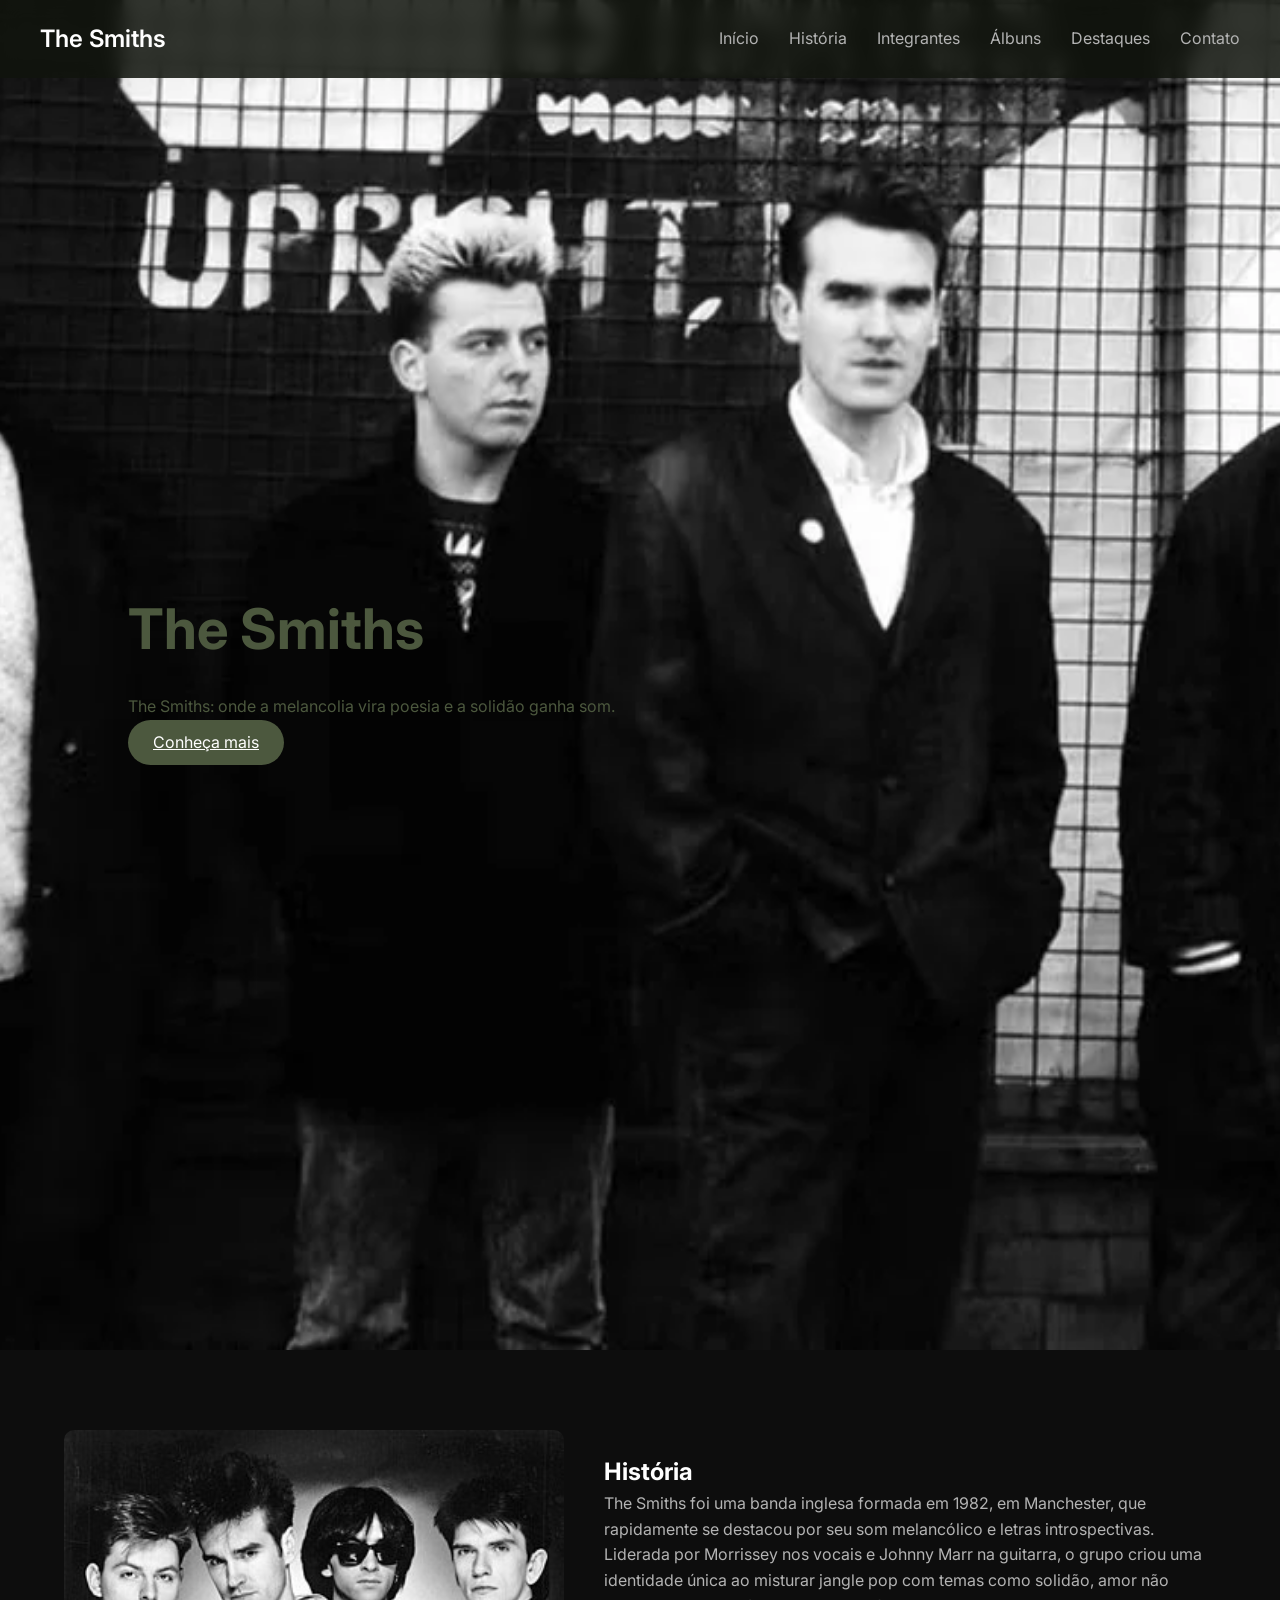
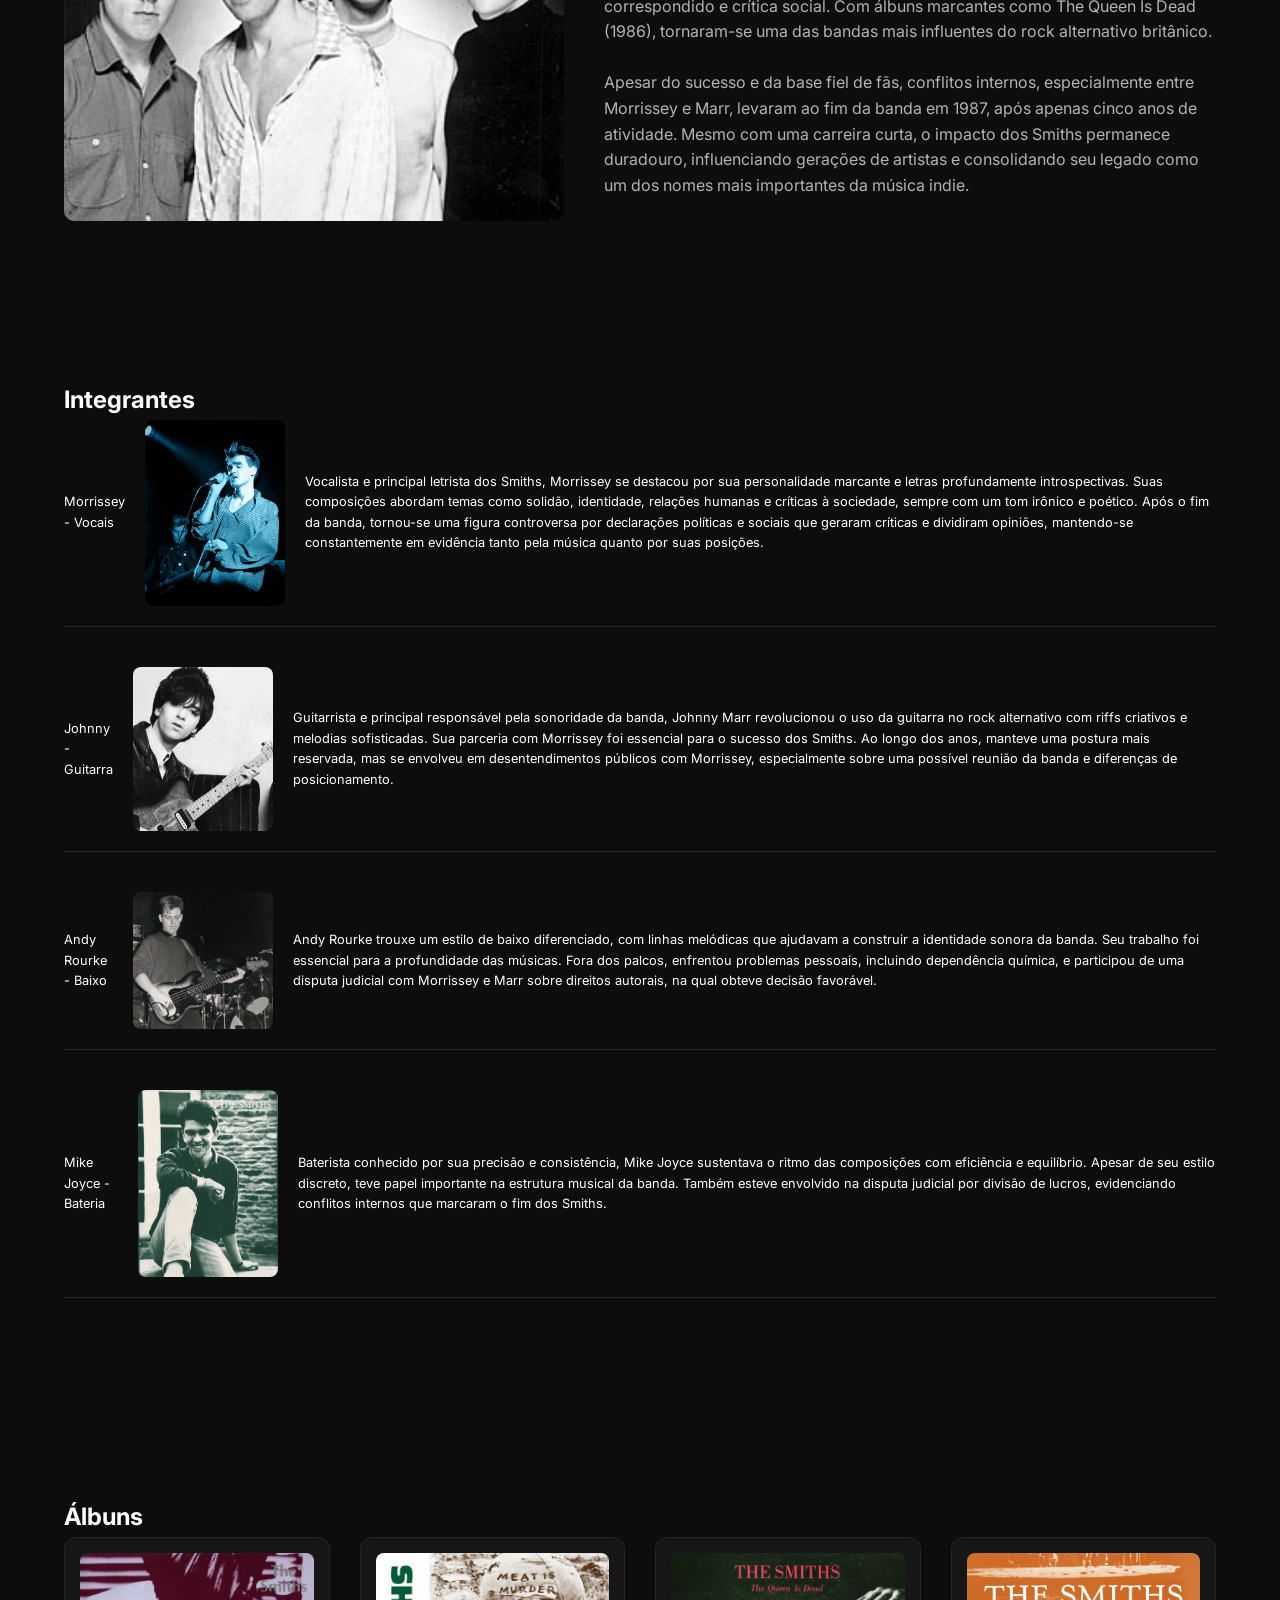
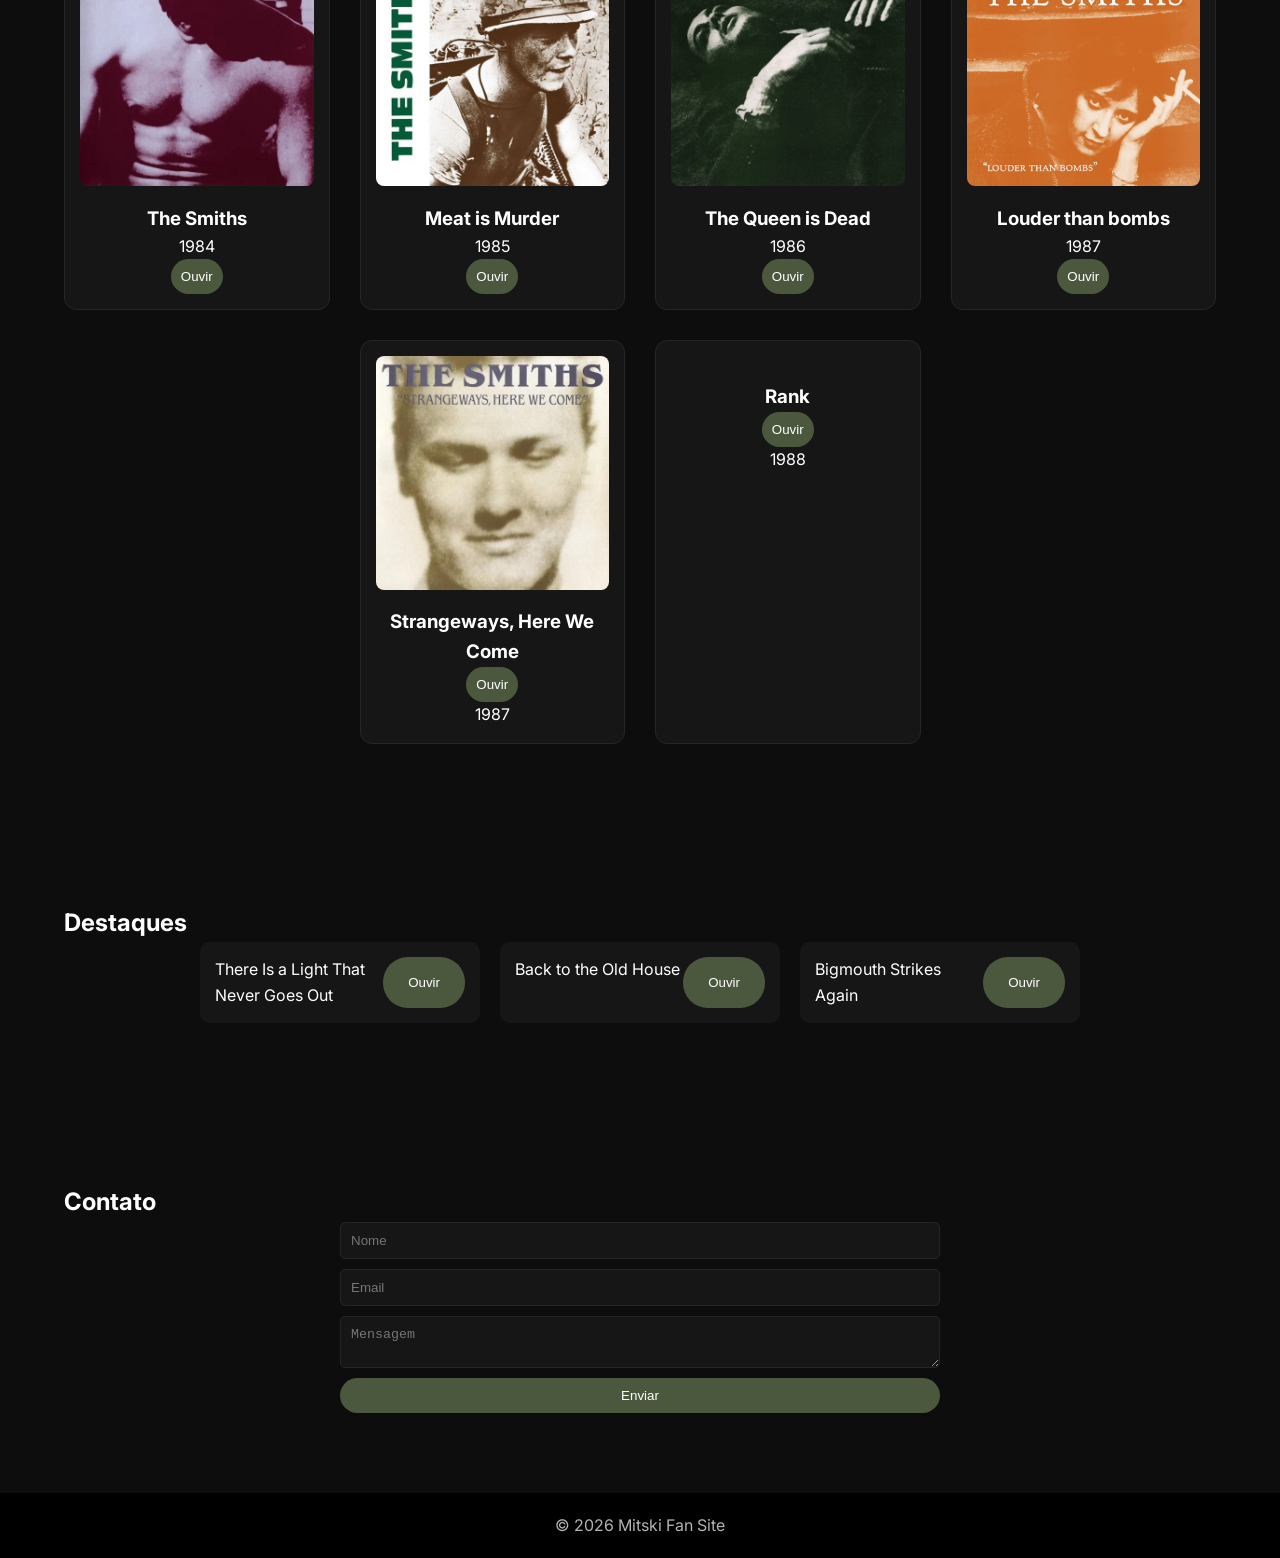
==== commit fedb4a96: "chatgpt" ====
--- a/site_IA/index.html
+++ b/site_IA/index.html
@@ -48,12 +48,16 @@
       <div class="texto">
         <h2>História</h2>
         <p>
-          Mitski Miyawaki é uma cantora e compositora conhecida por sua abordagem emocional e intensa.
-          Nascida no Japão e criada em diversos países, sua música reflete experiências multiculturais.
+          The Smiths foi uma banda inglesa formada em 1982, em Manchester, que rapidamente se destacou por seu som melancólico 
+          e letras introspectivas. Liderada por Morrissey nos vocais e Johnny Marr na guitarra, o grupo criou uma identidade única
+          ao misturar jangle pop com temas como solidão, amor não correspondido e crítica social. Com álbuns marcantes como 
+          The Queen Is Dead (1986), tornaram-se uma das bandas mais influentes do rock alternativo britânico.
         </p>
+        <br>
         <p>
-          Sua carreira ganhou destaque no cenário indie com álbuns marcados por letras profundas e
-          sonoridade única, abordando temas como identidade, solidão e relações humanas.
+          Apesar do sucesso e da base fiel de fãs, conflitos internos, especialmente entre Morrissey e Marr, levaram ao fim da banda 
+          em 1987, após apenas cinco anos de atividade. Mesmo com uma carreira curta, o impacto dos Smiths permanece duradouro,
+          influenciando gerações de artistas e consolidando seu legado como um dos nomes mais importantes da música indie.
         </p>
       </div>
     </div>
@@ -67,23 +71,43 @@
         <p>Morrissey - Vocais</p>
         <img src="img/morrissey.jpg" alt="Morrissey">
         <div class="overlay">
-          <p>Voz marcante e letras poéticas.</p>
+          <p>Vocalista e principal letrista dos Smiths, Morrissey se destacou por sua personalidade marcante e letras 
+            profundamente introspectivas. Suas composições abordam temas como solidão, identidade, relações humanas e 
+            críticas à sociedade, sempre com um tom irônico e poético. Após o fim da banda, tornou-se uma figura 
+            controversa por declarações políticas e sociais que geraram críticas e dividiram opiniões, mantendo-se 
+            constantemente em evidência tanto pela música quanto por suas posições.</p>
         </div>
       </li>
       <li>
         <p>Johnny - Guitarra</p>
         <img src="img/johnny_marr.jpg" alt="Johnny Marr">
+        <div class="overlay">
+          <p>Guitarrista e principal responsável pela sonoridade da banda, Johnny Marr revolucionou o uso da guitarra no 
+            rock alternativo com riffs criativos e melodias sofisticadas. Sua parceria com Morrissey foi essencial para o 
+            sucesso dos Smiths. Ao longo dos anos, manteve uma postura mais reservada, mas se envolveu em desentendimentos 
+            públicos com Morrissey, especialmente sobre uma possível reunião da banda e diferenças de posicionamento.</p>
+        </div>
       </li>
 
       <li>
         <p>Andy Rourke - Baixo</p>
         <img src="img/andy_rourke.jpg" alt="Andy Rourke">
+        <div class="overlay">
+          <p>Andy Rourke trouxe um estilo de baixo diferenciado, com linhas melódicas que ajudavam a construir a identidade
+             sonora da banda. Seu trabalho foi essencial para a profundidade das músicas. Fora dos palcos, enfrentou 
+             problemas pessoais, incluindo dependência química, e participou de uma disputa judicial com Morrissey e Marr 
+             sobre direitos autorais, na qual obteve decisão favorável.</p>
+        </div>
       </li>
 
       <li>
         <p>Mike Joyce - Bateria</p>
         <img src="img/mike_joyce.jpg" alt="Mike Joyce">
-
+        <div class="overlay">
+          <p>Baterista conhecido por sua precisão e consistência, Mike Joyce sustentava o ritmo das composições com eficiência
+             e equilíbrio. Apesar de seu estilo discreto, teve papel importante na estrutura musical da banda. Também esteve 
+             envolvido na disputa judicial por divisão de lucros, evidenciando conflitos internos que marcaram o fim dos Smiths.</p>
+        </div>
       </li>
 
     </ul>
--- a/site_IA/style.css
+++ b/site_IA/style.css
@@ -92,20 +92,33 @@
 .hero p {
   color: var(--accent);
 }
-
-/* BOTÃO */
-.btn {
+/* BOTÕES */
+.btn,
+button,
+.musica button {
   display: inline-block;
-  margin-top: 20px;
   padding: 10px 25px;
   background: var(--accent);
   color: white;
+  border: none;
   border-radius: 25px;
-  text-decoration: none;
-}
-
-.btn:hover {
+  cursor: pointer;
+  transition: all 0.25s ease;
+}
+
+/* HOVER */
+.btn:hover,
+button:hover,
+.musica button:hover {
+  transform: translateY(-2px);
   background: #13160f;
+}
+
+/* CLICK (sensação profissional) */
+.btn:active,
+button:active,
+.musica button:active {
+  transform: scale(0.97);
 }
 
 /* HISTÓRIA */
@@ -128,7 +141,7 @@
   color: var(--secondary);
 }
 
-/* INTEGRANTES (SIMPLES E LIMPO) */
+/* INTEGRANTES */
 .lista-integrantes {
   list-style: none;
 }
@@ -142,14 +155,15 @@
   border-bottom: 1px solid var(--border);
 }
 
+
 .lista-integrantes img {
   width: 140px;
   border-radius: 8px;
 }
 
 .lista-integrantes li p {
-  font-size: 1.2rem;
-  font-weight: 600;
+  font-size: 80%;
+  font-weight: 65%;
 }
 
 /* ÁLBUNS */
@@ -162,9 +176,11 @@
 .card {
   background: var(--bg-soft);
   padding: 15px;
-  border-radius: 10px;
+  border-radius: 12px;
   text-align: center;
   border: 1px solid var(--border);
+  transition: all 0.3s ease;
+  cursor: pointer;
 }
 
 .card img {
@@ -174,9 +190,10 @@
 }
 
 .card:hover {
-  transform: translateY(-5px);
-}
-
+  transform: translateY(-6px);
+  border-color: var(--accent);
+  box-shadow: 0 10px 25px rgba(0,0,0,0.4);
+}
 /* DESTAQUES */
 .musicas {
   display: flex;
